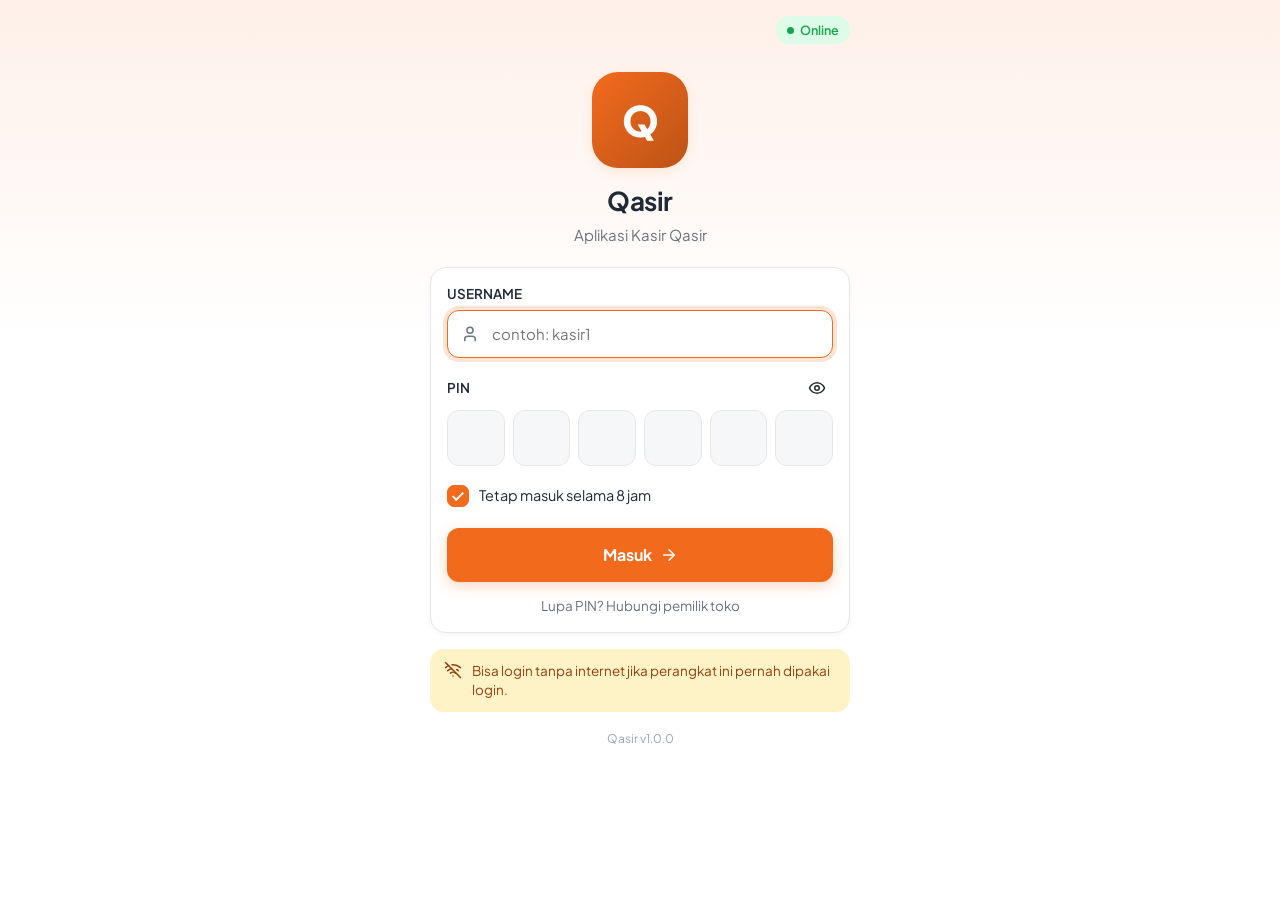
==== index.html @ 54ac078a "Upload pertama Qasir" ====
<!DOCTYPE html>
<html lang="id">
<head>
  <meta charset="UTF-8">
  <meta name="viewport" content="width=device-width, initial-scale=1, viewport-fit=cover">
  <title>Qasir · Aplikasi Kasir UMKM</title>
  <meta name="description" content="Qasir — aplikasi kasir untuk UMKM jajanan, roti, donat & kopi. Tetap jalan saat offline.">
  <meta name="theme-color" content="#F26B1D">
  <meta name="mobile-web-app-capable" content="yes">
  <meta name="apple-mobile-web-app-capable" content="yes">
  <meta name="apple-mobile-web-app-status-bar-style" content="default">
  <meta name="apple-mobile-web-app-title" content="Qasir">
  <link rel="manifest" href="manifest.webmanifest">
  <link rel="icon" type="image/svg+xml" href="icons/icon.svg">
  <link rel="apple-touch-icon" href="icons/icon-192.png">

  <!-- Koneksi awal ke server GAS: hemat 100–300 ms di request pertama -->
  <link rel="preconnect" href="https://script.google.com">
  <link rel="preconnect" href="https://script.googleusercontent.com" crossorigin>
  <link rel="dns-prefetch" href="https://drive.google.com">
  <link rel="preconnect" href="https://fonts.googleapis.com">
  <link rel="preconnect" href="https://fonts.gstatic.com" crossorigin>
  <link rel="stylesheet" href="https://fonts.googleapis.com/css2?family=Plus+Jakarta+Sans:wght@400;500;600;700;800&family=JetBrains+Mono:wght@500;700&family=Playfair+Display:ital,wght@0,700;0,800;1,400&display=swap">

  <link rel="stylesheet" href="css/style.css?v=1.0.0">
</head>
<body>
  <div id="app">
    <!-- Splash: tampil instan sebelum JS siap -->
    <div class="splash"><div style="text-align:center"><div class="logo" style="margin:0 auto 14px">Q</div><div class="spinner"></div></div></div>
  </div>
  <noscript><p style="padding:24px;font-family:sans-serif">Aktifkan JavaScript untuk memakai Qasir.</p></noscript>

  <script src="js/config.js?v=1.0.0" defer></script>
  <script src="js/icons.js?v=1.0.0" defer></script>
  <script src="js/core.js?v=1.0.0" defer></script>
  <script src="js/hpp.js?v=1.0.0" defer></script>
  <script src="js/barcode.js?v=1.0.0" defer></script>
  <script src="js/printer.js?v=1.0.0" defer></script>
  <script src="js/p-kasir.js?v=1.0.0" defer></script>
  <script src="js/p-ops.js?v=1.0.0" defer></script>
  <script src="js/p-owner.js?v=1.0.0" defer></script>
  <script src="js/p-promo.js?v=1.0.0" defer></script>
  <script src="js/app.js?v=1.0.0" defer></script>
</body>
</html>
---- css/style.css ----
/* ==========================================================================
   QASIR — Warm Artisanal POS · Design System
   Warna utama bisa diganti owner (Pengaturan) → JS mengisi --p, --p-dark, --p-soft
   ========================================================================== */
:root {
  --p: #F26B1D; --p-dark: #C2410C; --p-soft: #FFF1E8; --p-ring: rgba(242,107,29,.18); --p-shadow: rgba(242,107,29,.25);
  --accent: #16A34A;
  --bg: #F6F7F9; --card: #FFFFFF; --text: #1F2937; --muted: #6B7280; --faint: #9CA3AF; --line: #E5E7EB; --line-2: #F0F1F4;
  --ok: #16A34A; --ok-soft: #DCFCE7; --warn: #D97706; --warn-soft: #FEF3C7; --bad: #DC2626; --bad-soft: #FEE2E2; --info: #2563EB; --info-soft: #DBEAFE;
  --violet: #7C3AED; --violet-soft: #EDE9FE;
  --r-card: 16px; --r-btn: 12px; --r-sheet: 24px;
  --sh-1: 0 2px 4px rgba(31,41,55,.04); --sh-2: 0 4px 12px rgba(242,107,29,.12); --sh-3: 0 8px 24px rgba(31,41,55,.08); --sh-4: 0 20px 40px rgba(31,41,55,.16);
  --nav-h: 64px; --safe-b: env(safe-area-inset-bottom, 0px);
  --font: 'Plus Jakarta Sans', system-ui, -apple-system, 'Segoe UI', Roboto, sans-serif;
  --mono: 'JetBrains Mono', ui-monospace, 'SFMono-Regular', Menlo, Consolas, monospace;
}
*, *::before, *::after { box-sizing: border-box; }
html, body { margin: 0; padding: 0; }
body { font-family: var(--font); background: var(--bg); color: var(--text); font-size: 15px; line-height: 1.45; -webkit-font-smoothing: antialiased; -webkit-tap-highlight-color: transparent; overscroll-behavior-y: contain; }
button, input, select, textarea { font: inherit; color: inherit; }
button { cursor: pointer; border: 0; background: none; padding: 0; }
img { max-width: 100%; display: block; }
a { color: var(--p-dark); text-decoration: none; }
.num, .money { font-variant-numeric: tabular-nums; }
.mono { font-family: var(--mono); font-variant-numeric: tabular-nums; }
.muted { color: var(--muted); } .faint { color: var(--faint); }
.nowrap { white-space: nowrap; } .ellipsis { white-space: nowrap; overflow: hidden; text-overflow: ellipsis; min-width: 0; }
.hidden { display: none !important; }
.ic { width: 22px; height: 22px; flex: none; stroke: currentColor; fill: none; stroke-width: 2; stroke-linecap: round; stroke-linejoin: round; }
.ic.sm { width: 18px; height: 18px; } .ic.xs { width: 14px; height: 14px; } .ic.lg { width: 28px; height: 28px; }

/* ---------- Shell & layout ---------- */
#app { min-height: 100vh; min-height: 100dvh; }
.shell { display: flex; min-height: 100dvh; }
.main { flex: 1; min-width: 0; position: relative; }
.page { min-height: 100dvh; padding-bottom: calc(var(--nav-h) + var(--safe-b) + 16px); animation: pageIn .16s ease-out; }
.page.no-nav { padding-bottom: calc(24px + var(--safe-b)); }
.page[hidden] { display: none; }
@keyframes pageIn { from { opacity: .4; transform: translateY(4px); } to { opacity: 1; transform: none; } }
.wrap { padding: 0 16px; max-width: 1180px; margin: 0 auto; }
.stack > * + * { margin-top: 12px; }
.row { display: flex; align-items: center; gap: 10px; }
.row.between { justify-content: space-between; }
.row.wrapx { flex-wrap: wrap; }
.grow { flex: 1; min-width: 0; }
.grid-2 { display: grid; grid-template-columns: 1fr 1fr; gap: 12px; }
.grid-3 { display: grid; grid-template-columns: repeat(3, 1fr); gap: 10px; }

/* ---------- Top bar ---------- */
.topbar { position: sticky; top: 0; z-index: 30; background: rgba(255,255,255,.94); backdrop-filter: saturate(1.4) blur(10px); -webkit-backdrop-filter: saturate(1.4) blur(10px); border-bottom: 1px solid var(--line); }
.topbar .in { display: flex; align-items: center; gap: 10px; min-height: 60px; padding: 8px 16px; max-width: 1180px; margin: 0 auto; }
.topbar h1 { font-size: 19px; line-height: 1.2; margin: 0; font-weight: 700; letter-spacing: -.01em; }
.topbar .sub { font-size: 12.5px; color: var(--muted); margin-top: 1px; }
.icon-btn { width: 42px; height: 42px; border-radius: 12px; display: inline-grid; place-items: center; color: var(--text); flex: none; transition: background .15s; }
.icon-btn:hover { background: var(--line-2); }
.icon-btn.ghost-border { border: 1px solid var(--line); background: #fff; }
.icon-btn.soft { background: var(--p-soft); color: var(--p-dark); }

/* ---------- Brand logo ---------- */
.logo { width: 40px; height: 40px; border-radius: 12px; flex: none; overflow: hidden; display: grid; place-items: center; color: #fff; font-weight: 800; font-size: 18px; background: linear-gradient(135deg, var(--p), var(--p-dark)); box-shadow: var(--sh-2); }
.logo img { width: 100%; height: 100%; object-fit: cover; }
.logo.lg { width: 96px; height: 96px; border-radius: 26px; font-size: 42px; }
.logo.md { width: 56px; height: 56px; border-radius: 16px; font-size: 24px; }

/* ---------- Pills & badges ---------- */
.pill { display: inline-flex; align-items: center; gap: 6px; height: 28px; padding: 0 11px; border-radius: 999px; font-size: 12.5px; font-weight: 600; white-space: nowrap; flex: none; }
.pill .dot { width: 7px; height: 7px; border-radius: 50%; background: currentColor; flex: none; }
.pill.ok { background: var(--ok-soft); color: var(--ok); } .pill.warn { background: var(--warn-soft); color: var(--warn); }
.pill.bad { background: var(--bad-soft); color: var(--bad); } .pill.info { background: var(--info-soft); color: var(--info); }
.pill.neutral { background: var(--line-2); color: var(--muted); } .pill.brand { background: var(--p-soft); color: var(--p-dark); }
.pill.violet { background: var(--violet-soft); color: var(--violet); }
.pill.sm { height: 22px; padding: 0 8px; font-size: 11px; gap: 4px; }
button.pill { cursor: pointer; }
.pill.syncing .dot { animation: pulse 1s infinite; }
@keyframes pulse { 50% { opacity: .3; } }
.badge-count { min-width: 20px; height: 20px; padding: 0 6px; border-radius: 999px; background: var(--p); color: #fff; font-size: 11.5px; font-weight: 700; display: inline-grid; place-items: center; }

/* ---------- Cards ---------- */
.card { background: var(--card); border: 1px solid var(--line); border-radius: var(--r-card); box-shadow: var(--sh-1); }
.card.pad { padding: 16px; }
.card-h { display: flex; align-items: center; justify-content: space-between; gap: 10px; margin-bottom: 12px; }
.sec-title { font-size: 12px; font-weight: 700; letter-spacing: .06em; text-transform: uppercase; color: var(--muted); margin: 0; display: flex; align-items: center; gap: 8px; white-space: nowrap; }
.sec-title .bullet { width: 7px; height: 7px; border-radius: 50%; background: var(--p); }
.label-row { display: flex; align-items: center; justify-content: space-between; gap: 8px; margin: 20px 0 10px; }
.divider { height: 1px; background: var(--line); margin: 12px 0; }
.divider.dashed { background: none; border-top: 1px dashed var(--line); }

/* ---------- Buttons ---------- */
.btn { display: inline-flex; align-items: center; justify-content: center; gap: 8px; min-height: 48px; padding: 0 18px; border-radius: var(--r-btn); font-weight: 700; font-size: 15px; white-space: nowrap; transition: background .15s, transform .08s, box-shadow .15s; user-select: none; }
.btn:active { transform: scale(.98); }
.btn.primary { background: var(--p); color: #fff; box-shadow: 0 4px 14px var(--p-shadow); }
.btn.primary:hover { background: var(--p-dark); }
.btn.secondary { background: var(--p-soft); color: var(--p-dark); }
.btn.outline { background: #fff; border: 1px solid var(--line); color: var(--text); }
.btn.outline:hover { background: var(--line-2); }
.btn.outline-brand { background: #fff; border: 1.5px solid var(--p); color: var(--p-dark); }
.btn.danger { background: var(--bad-soft); color: var(--bad); }
.btn.danger:hover { background: var(--bad); color: #fff; }
.btn.success { background: var(--ok); color: #fff; }
.btn.dark { background: var(--text); color: #fff; }
.btn.block { width: 100%; }
.btn.lg { min-height: 54px; font-size: 16px; }
.btn.sm { min-height: 38px; padding: 0 12px; font-size: 13.5px; border-radius: 10px; }
.btn.xs { min-height: 32px; padding: 0 10px; font-size: 12.5px; border-radius: 9px; gap: 5px; }
.btn[disabled], .btn.is-loading { opacity: .55; pointer-events: none; }
.btn.is-loading::after { content: ''; width: 16px; height: 16px; border-radius: 50%; border: 2px solid currentColor; border-right-color: transparent; animation: spin .7s linear infinite; }
@keyframes spin { to { transform: rotate(360deg); } }
.link-btn { color: var(--p-dark); font-weight: 700; font-size: 14px; white-space: nowrap; }

/* ---------- Forms ---------- */
.field { display: block; }
.field { margin-top: 14px; }
.field:first-child, .grid-2 > .field, .grid-3 > .field { margin-top: 0 !important; }
.card > * + .grid-2, .card > * + .grid-3, .sh-body > * + .grid-2, .sh-body > * + .grid-3 { margin-top: 14px; }
.field > .lbl { display: flex; justify-content: space-between; align-items: center; gap: 8px; font-size: 13.5px; font-weight: 600; margin-bottom: 6px; }
.lbl .req { color: var(--bad); }
.input, .select, .textarea { width: 100%; min-height: 48px; padding: 0 14px; border: 1px solid var(--line); border-radius: var(--r-btn); background: #fff; outline: none; transition: border .15s, box-shadow .15s; font-size: 15px; }
.textarea { padding: 12px 14px; min-height: 84px; resize: vertical; }
.select { appearance: none; background-image: url("data:image/svg+xml,%3Csvg xmlns='http://www.w3.org/2000/svg' width='18' height='18' viewBox='0 0 24 24' fill='none' stroke='%236B7280' stroke-width='2' stroke-linecap='round' stroke-linejoin='round'%3E%3Cpath d='m6 9 6 6 6-6'/%3E%3C/svg%3E"); background-repeat: no-repeat; background-position: right 12px center; padding-right: 38px; }
.input:focus, .select:focus, .textarea:focus { border: 1.5px solid var(--p); box-shadow: 0 0 0 4px var(--p-ring); }
.input.big { font-size: 22px; font-weight: 800; min-height: 56px; }
.input-wrap { position: relative; display: flex; align-items: center; }
.input-wrap > .ic { position: absolute; left: 14px; color: var(--muted); pointer-events: none; }
.input-wrap > .input { padding-left: 44px; }
.input-wrap > .suffix { position: absolute; right: 10px; }
.help { font-size: 12.5px; color: var(--muted); margin-top: 6px; display: flex; gap: 6px; align-items: flex-start; }
.err { font-size: 12.5px; color: var(--bad); margin-top: 6px; }
.check { display: inline-flex; align-items: center; gap: 10px; font-size: 14.5px; cursor: pointer; user-select: none; min-height: 32px; }
.check input { appearance: none; width: 22px; height: 22px; border-radius: 7px; border: 1.5px solid #CBD0D8; background: #fff; display: grid; place-items: center; margin: 0; flex: none; transition: all .12s; }
.check input:checked { background: var(--p); border-color: var(--p); }
.check input:checked::after { content: ''; width: 6px; height: 11px; border: solid #fff; border-width: 0 2.5px 2.5px 0; transform: rotate(45deg) translate(-1px, -1px); }
.radio-dot { width: 22px; height: 22px; border-radius: 50%; border: 1.5px solid #CBD0D8; flex: none; display: grid; place-items: center; background: #fff; }
.is-on .radio-dot { border-color: var(--p); }
.is-on .radio-dot::after { content: ''; width: 11px; height: 11px; border-radius: 50%; background: var(--p); }
.toggle { position: relative; width: 50px; height: 30px; flex: none; }
.toggle input { appearance: none; width: 100%; height: 100%; margin: 0; border-radius: 999px; background: #D1D5DB; transition: background .15s; cursor: pointer; }
.toggle input:checked { background: var(--p); }
.toggle::after { content: ''; position: absolute; top: 3px; left: 3px; width: 24px; height: 24px; border-radius: 50%; background: #fff; box-shadow: 0 1px 3px rgba(0,0,0,.25); transition: transform .15s; pointer-events: none; }
.toggle:has(input:checked)::after { transform: translateX(20px); }
.seg { display: flex; padding: 4px; gap: 4px; background: var(--line-2); border-radius: 14px; }
.seg button { flex: 1; min-height: 42px; border-radius: 10px; font-weight: 600; font-size: 14px; color: var(--muted); white-space: nowrap; padding: 0 8px; display: inline-flex; align-items: center; justify-content: center; gap: 6px; }
.seg button.on { background: var(--p); color: #fff; box-shadow: 0 2px 8px var(--p-shadow); }
.seg.light button.on { background: #fff; color: var(--p-dark); box-shadow: var(--sh-1); }
.chips { display: flex; gap: 8px; overflow-x: auto; scrollbar-width: none; padding: 2px 16px 4px; margin: 0 -16px; }
.chips::-webkit-scrollbar { display: none; }
.chips.wrap { flex-wrap: wrap; overflow: visible; margin: 0; padding: 0; }
.chip { flex: none; min-height: 38px; padding: 0 16px; border-radius: 999px; border: 1px solid var(--line); background: #fff; font-weight: 600; font-size: 14px; white-space: nowrap; display: inline-flex; align-items: center; gap: 6px; transition: all .12s; }
.chip.on { background: var(--p); color: #fff; border-color: var(--p); box-shadow: 0 2px 8px var(--p-shadow); }
.chip.soft-on { background: var(--p-soft); color: var(--p-dark); border-color: var(--p); }
.opt { display: flex; align-items: center; gap: 12px; padding: 14px; border-radius: 14px; border: 1px solid var(--line); background: #fff; text-align: left; width: 100%; transition: all .12s; min-height: 56px; }
.opt.is-on { border: 1.5px solid var(--p); background: var(--p-soft); box-shadow: var(--sh-2); }
.opt .t { font-weight: 600; }
.opt .s { font-size: 13px; color: var(--muted); }

/* ---------- Stepper ---------- */
.stepper { display: inline-flex; align-items: center; gap: 4px; background: var(--line-2); border-radius: 999px; padding: 3px; flex: none; }
.stepper button { width: 32px; height: 32px; border-radius: 50%; display: grid; place-items: center; background: #fff; color: var(--text); box-shadow: var(--sh-1); }
.stepper button.plus { background: var(--p); color: #fff; }
.stepper .v { min-width: 26px; text-align: center; font-weight: 800; font-variant-numeric: tabular-nums; }
.stepper.lg button { width: 48px; height: 48px; }
.stepper.lg .v { min-width: 48px; font-size: 22px; }
.stepper[aria-disabled="true"] { opacity: .4; pointer-events: none; }

/* ---------- Bottom nav & sidebar ---------- */
.bnav { position: fixed; left: 0; right: 0; bottom: 0; z-index: 40; background: #fff; border-top: 1px solid var(--line); padding-bottom: var(--safe-b); display: flex; }
.bnav a { flex: 1; height: var(--nav-h); display: flex; flex-direction: column; align-items: center; justify-content: center; gap: 3px; color: var(--muted); font-size: 11.5px; font-weight: 600; position: relative; }
.bnav a.on { color: var(--p); }
.bnav a .badge-count { position: absolute; top: 6px; left: calc(50% + 6px); min-width: 18px; height: 18px; font-size: 10.5px; }
.side { display: none; }

/* ---------- Kasir ---------- */
.store-banner { margin: 12px 16px 0; padding: 12px 14px; border-radius: 14px; background: var(--warn-soft); color: #92400E; display: flex; align-items: center; gap: 10px; font-size: 14px; }
.kasir-layout { display: block; }
.searchbar { display: flex; gap: 10px; padding: 12px 16px 4px; }
.searchbar .input-wrap { flex: 1; }
.scan-btn { min-height: 48px; padding: 0 14px; border-radius: var(--r-btn); border: 1.5px solid var(--p); color: var(--p-dark); background: #fff; font-weight: 700; display: inline-flex; align-items: center; gap: 8px; white-space: nowrap; }
.cat-row { padding: 8px 16px 4px; }
.pgrid { display: grid; grid-template-columns: repeat(2, minmax(0, 1fr)); gap: 12px; padding: 12px 16px 120px; }
.pcard { background: #fff; border: 1px solid var(--line); border-radius: var(--r-card); box-shadow: var(--sh-1); padding: 10px; display: flex; flex-direction: column; position: relative; text-align: left; transition: border .12s, box-shadow .12s, transform .08s; min-width: 0; }
.pcard:active { transform: scale(.985); }
.pcard.in-cart { border: 1.5px solid var(--p); box-shadow: var(--sh-2); }
.pcard .qbadge { position: absolute; top: -8px; right: -8px; min-width: 28px; height: 28px; padding: 0 7px; border-radius: 999px; background: var(--p); color: #fff; font-weight: 800; font-size: 13px; display: grid; place-items: center; box-shadow: 0 0 0 3px #fff; z-index: 2; }
.pimg { position: relative; aspect-ratio: 1/1; border-radius: 12px; overflow: hidden; background: var(--p-soft); }
.pimg img { width: 100%; height: 100%; object-fit: cover; }
.pimg .ph { width: 100%; height: 100%; display: grid; place-items: center; font-size: 30px; font-weight: 800; color: var(--p-dark); background: radial-gradient(circle at 30% 25%, #fff 0, var(--p-soft) 55%, #FDE3CF 100%); }
.pimg .tag { position: absolute; top: 8px; left: 8px; }
.pcard.habis .pimg img, .pcard.habis .pimg .ph { filter: grayscale(1); opacity: .55; }
.pcard.habis { opacity: .85; }
.pcard .habis-badge { position: absolute; inset: 0; display: grid; place-items: center; }
.pcard .nm { font-weight: 600; font-size: 14.5px; margin-top: 10px; line-height: 1.3; display: -webkit-box; -webkit-line-clamp: 2; -webkit-box-orient: vertical; overflow: hidden; min-height: 2.6em; }
.pcard .pr { font-weight: 800; font-size: 16px; margin-top: 2px; font-variant-numeric: tabular-nums; }
.pcard .ft { display: flex; align-items: center; justify-content: space-between; margin-top: 8px; padding-top: 8px; border-top: 1px solid var(--line-2); min-height: 40px; gap: 6px; }
.pcard .ft .st { font-size: 12.5px; color: var(--muted); white-space: nowrap; }
.add-btn { width: 34px; height: 34px; border-radius: 10px; border: 1.5px solid var(--p); color: var(--p); display: grid; place-items: center; flex: none; background: #fff; }
.cartbar { position: fixed; left: 12px; right: 12px; bottom: calc(var(--nav-h) + var(--safe-b) + 10px); z-index: 35; background: var(--text); color: #fff; border-radius: 18px; padding: 10px 10px 10px 16px; display: flex; align-items: center; gap: 12px; box-shadow: var(--sh-4); animation: up .2s ease-out; }
@keyframes up { from { transform: translateY(20px); opacity: 0; } to { transform: none; opacity: 1; } }
.cartbar .cnt { font-size: 12.5px; opacity: .8; }
.cartbar .tot { font-size: 19px; font-weight: 800; font-variant-numeric: tabular-nums; }
.cartbar .btn { margin-left: auto; }
.cart-panel { display: none; }
.cart-line { display: flex; gap: 12px; padding: 12px 0; border-bottom: 1px solid var(--line-2); }
.cart-line:last-child { border-bottom: 0; }
.cart-line .info { flex: 1; min-width: 0; }
.cart-line .nm { font-weight: 700; font-size: 14.5px; }
.cart-line .mod { font-size: 12.5px; color: var(--muted); margin-top: 2px; }
.cart-line .note { font-size: 12.5px; color: var(--p-dark); font-style: italic; margin-top: 2px; }
.cart-line .pr { font-weight: 800; font-variant-numeric: tabular-nums; white-space: nowrap; }
.sum-row { display: flex; justify-content: space-between; align-items: center; gap: 10px; padding: 5px 0; font-size: 14.5px; }
.sum-row .v { font-weight: 700; font-variant-numeric: tabular-nums; white-space: nowrap; }
.sum-row.disc { color: var(--ok); }
.total-band { background: var(--p-soft); border-radius: 0 0 var(--r-card) var(--r-card); padding: 14px 16px; display: flex; justify-content: space-between; align-items: center; gap: 10px; margin: 12px -16px -16px; }
.total-band .k { font-size: 12px; font-weight: 800; color: var(--p-dark); letter-spacing: .05em; }
.total-band .v { font-size: 28px; font-weight: 800; color: var(--p); font-variant-numeric: tabular-nums; }

/* ---------- Payment ---------- */
.pay-grid { display: grid; grid-template-columns: 1fr 1fr; gap: 12px; }
.pay-tile { position: relative; background: #fff; border: 1px solid var(--line); border-radius: var(--r-card); padding: 16px 10px; display: flex; flex-direction: column; align-items: center; gap: 8px; text-align: center; min-height: 116px; justify-content: center; transition: all .12s; }
.pay-tile .ico { width: 48px; height: 48px; border-radius: 50%; display: grid; place-items: center; }
.pay-tile .t { font-weight: 700; } .pay-tile .s { font-size: 12px; color: var(--muted); white-space: nowrap; }
.pay-tile.is-on { border: 1.5px solid var(--p); background: var(--p-soft); box-shadow: var(--sh-2); }
.pay-tile.is-on .s { color: var(--p-dark); font-weight: 600; }
.pay-tile .chk { position: absolute; top: 10px; right: 10px; width: 24px; height: 24px; border-radius: 50%; background: var(--p); color: #fff; display: none; place-items: center; }
.pay-tile.is-on .chk { display: grid; }
.change-box { margin-top: 12px; padding: 14px 16px; border-radius: 14px; background: var(--ok-soft); color: var(--ok); display: flex; justify-content: space-between; align-items: center; font-weight: 700; }
.change-box.minus { background: var(--bad-soft); color: var(--bad); }
.change-box .v { font-size: 22px; font-weight: 800; font-variant-numeric: tabular-nums; }
.proof-box { margin-top: 12px; border: 2px dashed var(--line); border-radius: 14px; padding: 14px; text-align: center; }
.proof-box img { max-height: 220px; margin: 0 auto 10px; border-radius: 10px; }
.sticky-foot { position: fixed; left: 0; right: 0; bottom: 0; z-index: 36; background: rgba(255,255,255,.97); backdrop-filter: blur(8px); border-top: 1px solid var(--line); padding: 10px 16px calc(10px + var(--safe-b)); }
.sticky-foot .in { max-width: 760px; margin: 0 auto; }
.page.has-foot { padding-bottom: calc(120px + var(--safe-b)); }

/* ---------- Receipt ---------- */
.success-head { text-align: center; padding: 18px 16px 6px; }
.success-ic { width: 76px; height: 76px; border-radius: 50%; background: var(--ok); color: #fff; display: grid; place-items: center; margin: 0 auto 12px; box-shadow: 0 0 0 10px rgba(22,163,74,.12); animation: pop .3s ease-out; }
@keyframes pop { from { transform: scale(.6); } to { transform: none; } }
.receipt { background: #fff; border: 1px solid var(--line); border-radius: 14px 14px 0 0; padding: 18px 16px 22px; font-family: var(--mono); font-size: 12.5px; color: #374151; max-width: 380px; margin: 0 auto; position: relative; box-shadow: var(--sh-3); }
.receipt::after { content: ''; position: absolute; left: -1px; right: -1px; bottom: -10px; height: 10px; background: linear-gradient(-45deg, transparent 6px, #fff 0) 0 0/12px 12px repeat-x, linear-gradient(45deg, transparent 6px, #fff 0) 0 0/12px 12px repeat-x; }
.receipt .c { text-align: center; } .receipt .b { font-weight: 700; color: #111827; }
.receipt .r { display: flex; justify-content: space-between; gap: 8px; }
.receipt .ind { padding-left: 12px; color: var(--muted); font-size: 11.5px; }
.receipt hr { border: 0; border-top: 1px dashed #D1D5DB; margin: 8px 0; }
.receipt .logo { margin: 0 auto 8px; width: 44px; height: 44px; font-size: 20px; }

/* ---------- Transactions ---------- */
.stat-tiles { display: grid; grid-template-columns: repeat(3, 1fr); gap: 10px; }
.stat { background: #fff; border: 1px solid var(--line); border-radius: 14px; padding: 12px; min-width: 0; }
.stat .k { font-size: 11px; font-weight: 700; color: var(--muted); letter-spacing: .05em; text-transform: uppercase; white-space: nowrap; }
.stat .v { font-size: 20px; font-weight: 800; margin-top: 4px; font-variant-numeric: tabular-nums; white-space: nowrap; overflow: hidden; text-overflow: ellipsis; }
.stat.bad { background: #FEF2F2; border-color: #FECACA; } .stat.bad .k, .stat.bad .v { color: var(--bad); }
.tx-card { background: #fff; border: 1px solid var(--line); border-radius: 14px; padding: 14px; display: block; width: 100%; text-align: left; box-shadow: var(--sh-1); position: relative; }
.tx-card + .tx-card { margin-top: 10px; }
.tx-card .no { font-family: var(--mono); font-size: 13.5px; font-weight: 600; white-space: nowrap; }
.tx-card .meta { font-size: 13px; color: var(--muted); margin-top: 3px; }
.tx-card .amt { font-weight: 800; font-size: 17px; font-variant-numeric: tabular-nums; white-space: nowrap; }
.tx-card .foot { display: flex; align-items: center; gap: 8px; margin-top: 10px; padding-top: 10px; border-top: 1px solid var(--line-2); flex-wrap: wrap; }
.tx-card.void { background: #FEF2F2; border-color: #FECACA; border-left: 4px solid var(--bad); }
.tx-card.void .no, .tx-card.void .amt { color: var(--bad); }
.tx-card.void .amt { text-decoration: line-through; }
.tx-card .why { margin-top: 8px; padding: 8px 10px; background: #fff; border: 1px solid #FECACA; border-radius: 10px; font-size: 12.5px; color: #991B1B; }

/* ---------- Lists ---------- */
.list-item { display: flex; align-items: center; gap: 12px; padding: 13px 0; border-bottom: 1px solid var(--line-2); width: 100%; text-align: left; }
.list-item:last-child { border-bottom: 0; }
.list-item .t { font-weight: 600; } .list-item .s { font-size: 13px; color: var(--muted); }
.thumb { width: 48px; height: 48px; border-radius: 12px; overflow: hidden; background: var(--p-soft); flex: none; display: grid; place-items: center; color: var(--p-dark); font-weight: 800; }
.thumb img { width: 100%; height: 100%; object-fit: cover; }
.ico-box { width: 40px; height: 40px; border-radius: 12px; display: grid; place-items: center; flex: none; background: var(--p-soft); color: var(--p-dark); }
.ico-box.ok { background: var(--ok-soft); color: var(--ok); } .ico-box.warn { background: var(--warn-soft); color: var(--warn); }
.ico-box.bad { background: var(--bad-soft); color: var(--bad); } .ico-box.info { background: var(--info-soft); color: var(--info); }
.menu-grid { display: grid; grid-template-columns: repeat(3, 1fr); gap: 10px; }
.menu-tile { background: #fff; border: 1px solid var(--line); border-radius: 16px; padding: 14px 8px; display: flex; flex-direction: column; align-items: center; gap: 8px; font-size: 13px; font-weight: 600; text-align: center; box-shadow: var(--sh-1); position: relative; }
.menu-tile .badge-count { position: absolute; top: 8px; right: 8px; }
.table { width: 100%; border-collapse: collapse; font-size: 13.5px; }
.table th { text-align: left; font-size: 11px; font-weight: 700; color: var(--muted); letter-spacing: .05em; text-transform: uppercase; padding: 10px 8px; background: var(--bg); white-space: nowrap; }
.table td { padding: 10px 8px; border-top: 1px solid var(--line-2); vertical-align: middle; }
.table .r { text-align: right; } .table tfoot td { font-weight: 800; background: #FFFAF6; color: var(--p-dark); }
.table-wrap { border: 1px solid var(--line); border-radius: 12px; overflow: auto; }
.empty { text-align: center; padding: 36px 16px; color: var(--muted); }
.empty .ico-box { margin: 0 auto 12px; width: 56px; height: 56px; border-radius: 18px; }
.empty .t { font-weight: 700; color: var(--text); margin-bottom: 4px; }
.skel { background: linear-gradient(90deg, #EEF0F3 25%, #F6F7F9 37%, #EEF0F3 63%); background-size: 400% 100%; animation: sk 1.2s ease infinite; border-radius: 10px; }
@keyframes sk { 0% { background-position: 100% 50%; } 100% { background-position: 0 50%; } }
.banner { padding: 12px 14px; border-radius: 14px; display: flex; gap: 10px; align-items: flex-start; font-size: 13.5px; }
.banner.info { background: var(--info-soft); color: #1E40AF; } .banner.warn { background: var(--warn-soft); color: #92400E; }
.banner.bad { background: var(--bad-soft); color: #991B1B; } .banner.ok { background: var(--ok-soft); color: #166534; }

/* ---------- Dashboard ---------- */
.hero { border-radius: 20px; padding: 18px 18px 20px; color: #fff; background: linear-gradient(120deg, var(--p), color-mix(in srgb, var(--p) 70%, #FFD3A8)); position: relative; overflow: hidden; box-shadow: 0 10px 28px var(--p-shadow); }
.hero::before { content: ''; position: absolute; width: 180px; height: 180px; right: -50px; top: -60px; border-radius: 50%; background: rgba(255,255,255,.13); }
.hero .k { font-size: 12.5px; font-weight: 800; letter-spacing: .06em; opacity: .95; }
.hero .v { font-size: 32px; font-weight: 800; margin-top: 6px; letter-spacing: -.02em; font-variant-numeric: tabular-nums; }
.hero .chg { position: absolute; right: 16px; top: 16px; background: rgba(255,255,255,.22); padding: 4px 10px; border-radius: 999px; font-size: 12px; font-weight: 700; }
.mini { background: #fff; border: 1px solid var(--line); border-radius: 16px; padding: 12px; min-width: 0; }
.mini .ico-box { width: 34px; height: 34px; border-radius: 10px; }
.mini .k { font-size: 11px; font-weight: 700; color: var(--muted); letter-spacing: .04em; text-transform: uppercase; margin-top: 10px; white-space: nowrap; }
.mini .v { font-size: 17px; font-weight: 800; margin-top: 2px; font-variant-numeric: tabular-nums; white-space: nowrap; overflow: hidden; text-overflow: ellipsis; }
.mini .s { font-size: 11.5px; color: var(--muted); white-space: nowrap; overflow: hidden; text-overflow: ellipsis; }
.chart { width: 100%; height: auto; display: block; }
.legend { display: grid; gap: 10px; }
.legend .li { display: flex; align-items: center; gap: 10px; font-size: 14px; }
.legend .sw { width: 12px; height: 12px; border-radius: 4px; flex: none; }
.legend .li .v { margin-left: auto; font-weight: 800; font-variant-numeric: tabular-nums; }
.dev-code { width: 32px; height: 32px; border-radius: 10px; display: grid; place-items: center; font-size: 12px; font-weight: 800; flex: none; }
.alert-card { border-left: 4px solid var(--warn); }
.alert-card.bad { border-left-color: var(--bad); }

/* ---------- HPP ---------- */
.hpp-box { background: var(--p-soft); border: 1.5px solid var(--p); border-radius: 18px; padding: 16px; text-align: center; }
.hpp-box .v { font-size: 34px; font-weight: 800; color: var(--p); font-variant-numeric: tabular-nums; }
.rec-grid { display: grid; grid-template-columns: repeat(3, 1fr); gap: 8px; }
.rec { position: relative; background: #fff; border: 1px solid var(--line); border-radius: 14px; padding: 16px 6px 12px; text-align: center; min-width: 0; }
.rec.is-on { border: 2px solid var(--p); background: #FFFCFA; box-shadow: var(--sh-2); }
.rec .rib { position: absolute; top: -10px; left: 50%; transform: translateX(-50%); background: var(--p); color: #fff; font-size: 9.5px; font-weight: 800; padding: 3px 8px; border-radius: 999px; white-space: nowrap; letter-spacing: .04em; }
.rec .n { font-weight: 700; font-size: 14px; } .rec .m { font-size: 11.5px; color: var(--muted); }
.rec .p { font-weight: 800; font-size: 17px; margin: 6px 0; font-variant-numeric: tabular-nums; white-space: nowrap; }
.rec .l { font-size: 11.5px; color: var(--ok); font-weight: 700; white-space: nowrap; }
.fc-bar { height: 10px; border-radius: 999px; background: linear-gradient(90deg, var(--ok) 0 35%, var(--warn) 35% 45%, var(--bad) 45% 100%); position: relative; opacity: .9; }
.fc-bar .mk { position: absolute; top: -5px; width: 4px; height: 20px; border-radius: 2px; background: var(--text); transform: translateX(-2px); }

/* ---------- Sheets / modal ---------- */
.overlay { position: fixed; inset: 0; z-index: 80; background: rgba(31,41,55,.42); display: flex; align-items: flex-end; justify-content: center; animation: fade .15s; }
@keyframes fade { from { opacity: 0; } }
.sheet { width: 100%; max-width: 640px; max-height: 92dvh; background: #fff; border-radius: var(--r-sheet) var(--r-sheet) 0 0; box-shadow: var(--sh-4); display: flex; flex-direction: column; animation: sheetUp .2s cubic-bezier(.2,.8,.3,1); }
@keyframes sheetUp { from { transform: translateY(40px); opacity: .5; } to { transform: none; opacity: 1; } }
.sheet .grab { width: 44px; height: 5px; border-radius: 3px; background: #D1D5DB; margin: 10px auto 2px; flex: none; }
.sheet .sh-head { display: flex; align-items: center; gap: 12px; padding: 8px 16px 12px; border-bottom: 1px solid var(--line-2); flex: none; }
.sheet .sh-head h3 { margin: 0; font-size: 18px; font-weight: 700; }
.sheet .sh-body { padding: 16px; overflow-y: auto; flex: 1; -webkit-overflow-scrolling: touch; }
.sheet .sh-foot { padding: 12px 16px calc(12px + var(--safe-b)); border-top: 1px solid var(--line-2); flex: none; background: #fff; }
.close-x { width: 40px; height: 40px; border-radius: 50%; background: var(--line-2); display: grid; place-items: center; margin-left: auto; flex: none; }
.dialog { width: calc(100% - 32px); max-width: 420px; background: #fff; border-radius: 20px; padding: 20px; box-shadow: var(--sh-4); margin: auto; animation: pop .15s ease-out; }
.overlay.center { align-items: center; }
.dialog h3 { margin: 0 0 6px; font-size: 18px; }
.dialog p { margin: 0 0 16px; color: var(--muted); font-size: 14.5px; }
.toasts { position: fixed; left: 50%; transform: translateX(-50%); top: 12px; z-index: 120; display: flex; flex-direction: column; gap: 8px; width: calc(100% - 24px); max-width: 420px; pointer-events: none; }
.toast { background: var(--text); color: #fff; padding: 12px 14px; border-radius: 14px; font-size: 14px; font-weight: 600; box-shadow: var(--sh-4); display: flex; align-items: center; gap: 10px; animation: toastIn .2s ease-out; pointer-events: auto; }
.toast.ok { background: #14532D; } .toast.bad { background: #991B1B; } .toast.warn { background: #92400E; } .toast.info { background: #1E3A8A; }
@keyframes toastIn { from { transform: translateY(-12px); opacity: 0; } }
.scanner-view { position: relative; aspect-ratio: 3/4; max-height: 60dvh; background: #000; border-radius: 16px; overflow: hidden; }
.scanner-view video { width: 100%; height: 100%; object-fit: cover; }
.scanner-view .frame { position: absolute; left: 12%; right: 12%; top: 34%; height: 28%; border: 3px solid var(--p); border-radius: 14px; box-shadow: 0 0 0 999px rgba(0,0,0,.35); }
.scanner-view .laser { position: absolute; left: 14%; right: 14%; top: 48%; height: 2px; background: #FF4D4D; box-shadow: 0 0 10px #FF4D4D; animation: laser 1.6s ease-in-out infinite alternate; }
@keyframes laser { from { transform: translateY(-30px); } to { transform: translateY(30px); } }

/* ---------- Login ---------- */
.login { min-height: 100dvh; background: linear-gradient(180deg, var(--p-soft) 0, #fff 340px); padding: 16px 16px 32px; display: flex; flex-direction: column; }
.login .box { width: 100%; max-width: 420px; margin: 0 auto; }
.login .brand { text-align: center; margin: 28px 0 22px; }
.login .brand h2 { font-size: 26px; margin: 14px 0 4px; letter-spacing: -.02em; }
.pin-boxes { display: grid; grid-template-columns: repeat(6, 1fr); gap: 8px; position: relative; }
.pin-boxes span { height: 56px; border-radius: 12px; border: 1px solid var(--line); background: var(--bg); display: grid; place-items: center; font-size: 22px; font-weight: 800; transition: all .12s; }
.pin-boxes span.fill::after { content: ''; width: 12px; height: 12px; border-radius: 50%; background: var(--text); }
.pin-boxes span.fill.show::after { display: none; }
.pin-boxes span.cur { border: 1.5px solid var(--p); background: #fff; box-shadow: 0 0 0 4px var(--p-ring); }
.pin-boxes input { position: absolute; inset: 0; opacity: 0; width: 100%; height: 100%; font-size: 16px; letter-spacing: 40px; }

/* ---------- Menu & labels preview ---------- */
.menu-paper { background: #FFF8EE; border: 1px solid #F1E3CF; border-radius: 16px; padding: 22px 18px; box-shadow: var(--sh-3); color: #3B2A1A; }
.menu-paper .mh { text-align: center; }
.menu-paper .mt { font-family: 'Playfair Display', Georgia, serif; font-weight: 800; letter-spacing: .08em; font-size: 22px; color: #4A2511; margin-top: 10px; }
.menu-paper .tg { font-family: 'Playfair Display', Georgia, serif; font-style: italic; color: var(--p-dark); font-size: 14px; }
.menu-paper .cat { display: flex; align-items: center; gap: 10px; margin: 18px 0 10px; }
.menu-paper .cat b { background: var(--p); color: #fff; font-size: 12px; letter-spacing: .08em; padding: 4px 12px; border-radius: 999px; }
.menu-paper .cat::after { content: ''; flex: 1; height: 1px; background: #EAD7BD; }
.menu-items { display: grid; gap: 10px; }
.menu-items.c2 { grid-template-columns: 1fr 1fr; }
.mi { background: #fff; border: 1px solid #F1E3CF; border-radius: 12px; padding: 8px; }
.mi .im { aspect-ratio: 4/3; border-radius: 8px; overflow: hidden; background: var(--p-soft); margin-bottom: 8px; }
.mi .im img { width: 100%; height: 100%; object-fit: cover; }
.mi .n { font-weight: 700; font-size: 13.5px; } .mi .p { font-weight: 800; color: var(--p-dark); font-size: 13.5px; }
.mi .v { font-size: 11px; color: #8A7660; margin-top: 2px; }
.mi.text { display: flex; justify-content: space-between; gap: 8px; align-items: baseline; border: 0; border-bottom: 1px dotted #E2CDB0; border-radius: 0; background: none; padding: 6px 0; }
.menu-paper .mf { text-align: center; font-size: 12px; color: #8A7660; margin-top: 18px; padding-top: 12px; border-top: 1px dashed #EAD7BD; }
.label-sheet { background: #fff; border-radius: 10px; padding: 10px; display: grid; grid-template-columns: repeat(3, 1fr); gap: 6px; }
.label-sheet.thermal { grid-template-columns: repeat(2, 1fr); }
.lbl-cell { border: 1px dashed #CBD0D8; border-radius: 6px; padding: 6px 4px; text-align: center; min-width: 0; }
.lbl-cell .n { font-size: 10px; font-weight: 700; white-space: nowrap; overflow: hidden; text-overflow: ellipsis; }
.lbl-cell .p { font-size: 10px; color: var(--p-dark); font-weight: 700; }
.lbl-cell svg { width: 100%; height: 34px; }
.lbl-cell .c { font-family: var(--mono); font-size: 8.5px; }
.swatch { width: 36px; height: 36px; border-radius: 50%; border: 3px solid #fff; box-shadow: 0 0 0 1px var(--line); flex: none; cursor: pointer; }
.swatch.on { box-shadow: 0 0 0 2px var(--text); }
.prompt-box { background: var(--bg); border: 1px solid var(--line); border-radius: 12px; padding: 14px; font-family: var(--mono); font-size: 12.5px; white-space: pre-wrap; line-height: 1.6; max-height: 320px; overflow: auto; }
.pick-card { flex: none; width: 128px; background: #fff; border: 1px solid var(--line); border-radius: 14px; padding: 8px; position: relative; text-align: left; }
.pick-card.is-on { border: 2px solid var(--p); }
.pick-card .ck { position: absolute; top: 12px; right: 12px; width: 22px; height: 22px; border-radius: 50%; background: var(--p); color: #fff; display: none; place-items: center; }
.pick-card.is-on .ck { display: grid; }
.pick-card .nm { font-weight: 600; font-size: 13px; margin-top: 6px; white-space: nowrap; overflow: hidden; text-overflow: ellipsis; }
.pick-card .pr { font-size: 12px; color: var(--p-dark); font-weight: 700; }
.step-h { display: flex; align-items: center; gap: 10px; margin-bottom: 12px; }
.step-h .n { width: 26px; height: 26px; border-radius: 50%; background: var(--p); color: #fff; font-size: 13px; font-weight: 800; display: grid; place-items: center; flex: none; }
.step-h .t { font-size: 13px; font-weight: 800; letter-spacing: .06em; text-transform: uppercase; white-space: nowrap; }
.size-tile { flex: 1; background: #fff; border: 1px solid var(--line); border-radius: 14px; padding: 12px 6px; display: flex; flex-direction: column; align-items: center; gap: 6px; font-size: 13px; font-weight: 600; white-space: nowrap; }
.size-tile.is-on { border: 2px solid var(--p); background: var(--p-soft); }
.size-tile .ar { border: 2px solid currentColor; border-radius: 4px; }

/* ---------- Desktop / tablet ---------- */
@media (min-width: 640px) {
  .pgrid { grid-template-columns: repeat(3, minmax(0, 1fr)); }
  .menu-grid { grid-template-columns: repeat(4, 1fr); }
  .overlay { align-items: center; }
  .sheet { border-radius: 20px; max-height: 88dvh; }
  .sheet .grab { display: none; }
}
@media (min-width: 1024px) {
  :root { --nav-h: 0px; }
  .bnav { display: none; }
  .side { display: flex; flex-direction: column; width: 248px; flex: none; position: sticky; top: 0; height: 100dvh; background: #fff; border-right: 1px solid var(--line); padding: 16px 12px; overflow-y: auto; }
  .side .brand { display: flex; align-items: center; gap: 10px; padding: 4px 8px 16px; border-bottom: 1px solid var(--line-2); margin-bottom: 10px; }
  .side .brand .t { font-weight: 800; line-height: 1.2; } .side .brand .s { font-size: 12px; color: var(--muted); }
  .side a { display: flex; align-items: center; gap: 12px; min-height: 44px; padding: 0 12px; border-radius: 12px; color: var(--muted); font-weight: 600; font-size: 14.5px; position: relative; }
  .side a:hover { background: var(--bg); color: var(--text); }
  .side a.on { background: var(--p-soft); color: var(--p-dark); }
  .side a.on::before { content: ''; position: absolute; left: -12px; top: 10px; bottom: 10px; width: 4px; border-radius: 0 4px 4px 0; background: var(--p); }
  .side a .badge-count { margin-left: auto; }
  .side .grp { font-size: 11px; font-weight: 800; letter-spacing: .08em; color: var(--faint); padding: 14px 12px 6px; }
  .side .foot { margin-top: auto; padding-top: 12px; border-top: 1px solid var(--line-2); }
  .page { padding-bottom: 32px; }
  .page.has-foot { padding-bottom: 110px; }
  .cartbar { display: none !important; }
  .kasir-layout { display: grid; grid-template-columns: minmax(0, 1fr) 380px; align-items: start; }
  .pgrid { grid-template-columns: repeat(auto-fill, minmax(168px, 1fr)); padding-bottom: 32px; }
  .cart-panel { display: flex; flex-direction: column; position: sticky; top: 0; height: 100dvh; border-left: 1px solid var(--line); background: #fff; }
  .cart-panel .cp-head { padding: 16px; border-bottom: 1px solid var(--line-2); display: flex; align-items: center; justify-content: space-between; }
  .cart-panel .cp-body { flex: 1; overflow-y: auto; padding: 0 16px; }
  .cart-panel .cp-foot { padding: 16px; border-top: 1px solid var(--line-2); }
  .sticky-foot { left: 248px; }
  .desk-2 { display: grid; grid-template-columns: 1fr 1fr; gap: 16px; align-items: start; }
  .desk-2 > * + * { margin-top: 0 !important; }
  .desk-2 > *, .desk-3 > * { min-width: 0; }
  .desk-3 { display: grid; grid-template-columns: repeat(3, 1fr); gap: 16px; }
  .toasts { top: 16px; }
}
@media print {
  body * { visibility: hidden; }
  .print-area, .print-area * { visibility: visible; }
  .print-area { position: absolute; left: 0; top: 0; width: 100%; }
}

/* ---------- Tambahan shell ---------- */
[hidden] { display: none !important; }
.spinner { width: 34px; height: 34px; border-radius: 50%; border: 3px solid var(--p-soft); border-top-color: var(--p); animation: spin .7s linear infinite; margin: 0 auto 14px; }
.empty[style*="justify-content"] { display: flex; flex-direction: column; align-items: center; }
.splash { min-height: 100dvh; display: grid; place-items: center; background: var(--bg); }
.splash .logo { width: 64px; height: 64px; border-radius: 18px; font-size: 26px; }

.hide-sm { display: none; }
@media (min-width: 640px) { .hide-sm { display: inline; } }
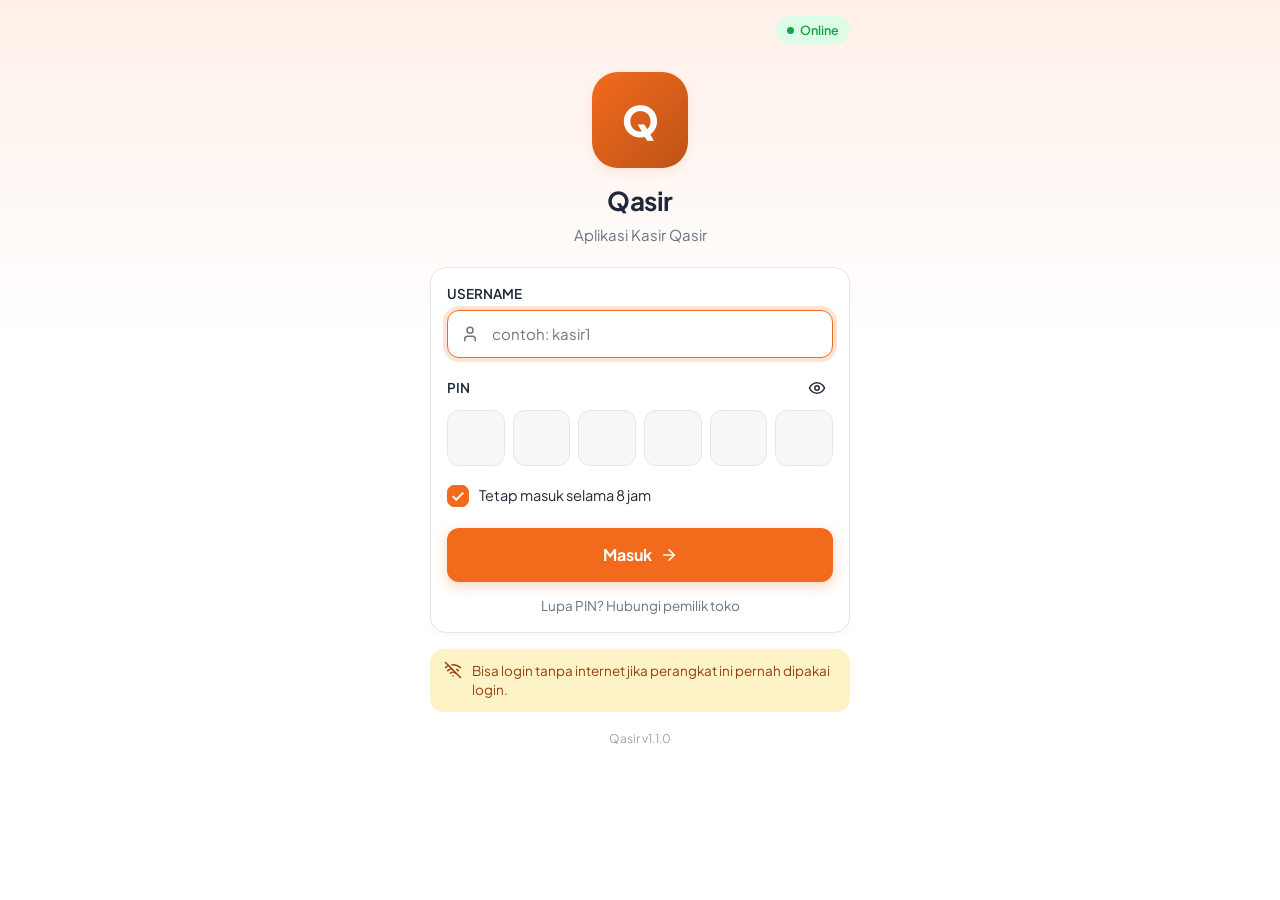
==== commit 3f008ed5: "Update Qasir v1.1" ====
--- a/index.html
+++ b/index.html
@@ -18,11 +18,12 @@
   <link rel="preconnect" href="https://script.google.com">
   <link rel="preconnect" href="https://script.googleusercontent.com" crossorigin>
   <link rel="dns-prefetch" href="https://drive.google.com">
+  <link rel="dns-prefetch" href="https://cdn.jsdelivr.net">
   <link rel="preconnect" href="https://fonts.googleapis.com">
   <link rel="preconnect" href="https://fonts.gstatic.com" crossorigin>
-  <link rel="stylesheet" href="https://fonts.googleapis.com/css2?family=Plus+Jakarta+Sans:wght@400;500;600;700;800&family=JetBrains+Mono:wght@500;700&family=Playfair+Display:ital,wght@0,700;0,800;1,400&display=swap">
+  <link rel="stylesheet" crossorigin="anonymous" href="https://fonts.googleapis.com/css2?family=Plus+Jakarta+Sans:wght@400;500;600;700;800&family=JetBrains+Mono:wght@500;700&family=Playfair+Display:ital,wght@0,700;0,800;1,400&display=swap">
 
-  <link rel="stylesheet" href="css/style.css?v=1.0.0">
+  <link rel="stylesheet" href="css/style.css?v=1.1.0">
 </head>
 <body>
   <div id="app">
@@ -31,16 +32,17 @@
   </div>
   <noscript><p style="padding:24px;font-family:sans-serif">Aktifkan JavaScript untuk memakai Qasir.</p></noscript>
 
-  <script src="js/config.js?v=1.0.0" defer></script>
-  <script src="js/icons.js?v=1.0.0" defer></script>
-  <script src="js/core.js?v=1.0.0" defer></script>
-  <script src="js/hpp.js?v=1.0.0" defer></script>
-  <script src="js/barcode.js?v=1.0.0" defer></script>
-  <script src="js/printer.js?v=1.0.0" defer></script>
-  <script src="js/p-kasir.js?v=1.0.0" defer></script>
-  <script src="js/p-ops.js?v=1.0.0" defer></script>
-  <script src="js/p-owner.js?v=1.0.0" defer></script>
-  <script src="js/p-promo.js?v=1.0.0" defer></script>
-  <script src="js/app.js?v=1.0.0" defer></script>
+  <script src="js/config.js?v=1.1.0" defer></script>
+  <script src="js/icons.js?v=1.1.0" defer></script>
+  <script src="js/core.js?v=1.1.0" defer></script>
+  <script src="js/export.js?v=1.1.0" defer></script>
+  <script src="js/hpp.js?v=1.1.0" defer></script>
+  <script src="js/barcode.js?v=1.1.0" defer></script>
+  <script src="js/printer.js?v=1.1.0" defer></script>
+  <script src="js/p-kasir.js?v=1.1.0" defer></script>
+  <script src="js/p-ops.js?v=1.1.0" defer></script>
+  <script src="js/p-owner.js?v=1.1.0" defer></script>
+  <script src="js/p-promo.js?v=1.1.0" defer></script>
+  <script src="js/app.js?v=1.1.0" defer></script>
 </body>
 </html>
--- a/css/style.css
+++ b/css/style.css
@@ -447,3 +447,50 @@
 
 .hide-sm { display: none; }
 @media (min-width: 640px) { .hide-sm { display: inline; } }
+
+/* ---------- v1.1: kamera laptop ---------- */
+.cam-view { position: relative; background: #000; border-radius: 16px; overflow: hidden; aspect-ratio: 16/9; }
+.cam-view video, .cam-view img { width: 100%; height: 100%; object-fit: contain; display: block; background: #000; }
+.cam-flash { position: absolute; inset: 0; background: #fff; opacity: 0; pointer-events: none; }
+.cam-flash.on { animation: camFlash .35s ease-out; }
+@keyframes camFlash { 0% { opacity: .9; } 100% { opacity: 0; } }
+
+/* ---------- v1.1: umpan balik scan barcode ---------- */
+.scanner-view .hit-ico { position: absolute; left: 50%; top: 48%; width: 84px; height: 84px; margin: -42px 0 0 -42px; border-radius: 50%; display: grid; place-items: center; color: #fff; opacity: 0; transform: scale(.4); pointer-events: none; }
+.scanner-view .hit-ico .ic { width: 44px; height: 44px; stroke-width: 3; }
+.scanner-view.hit .frame { border-color: #22C55E; box-shadow: 0 0 0 999px rgba(22,163,74,.35), 0 0 24px #22C55E inset; }
+.scanner-view.miss .frame { border-color: #EF4444; box-shadow: 0 0 0 999px rgba(220,38,38,.35); }
+.scanner-view.hit .laser, .scanner-view.miss .laser { opacity: 0; }
+.scanner-view.hit .hit-ico { background: #16A34A; animation: popIn .5s cubic-bezier(.2,1.6,.4,1) forwards; }
+.scanner-view.miss .hit-ico { background: #DC2626; animation: popIn .5s cubic-bezier(.2,1.6,.4,1) forwards, shake .35s .1s; }
+@keyframes popIn { 0% { opacity: 0; transform: scale(.4); } 60% { opacity: 1; transform: scale(1.1); } 100% { opacity: 1; transform: scale(1); } }
+@keyframes shake { 0%,100% { margin-left: -42px; } 25% { margin-left: -50px; } 75% { margin-left: -34px; } }
+.scan-result { display: flex; align-items: center; gap: 10px; margin-top: 12px; padding: 12px 14px; border-radius: 14px; border: 1.5px solid var(--line); background: var(--bg); min-height: 58px; }
+.scan-result .t { font-weight: 700; } .scan-result .s { font-size: 12.5px; color: var(--muted); }
+.scan-result.ok { border-color: #86EFAC; background: var(--ok-soft); animation: resIn .3s ease-out; }
+.scan-result.bad { border-color: #FCA5A5; background: var(--bad-soft); animation: resIn .3s ease-out; }
+.scan-result .cnt { margin-left: auto; font-weight: 800; color: var(--ok); white-space: nowrap; }
+@keyframes resIn { from { transform: translateY(6px); opacity: .3; } to { transform: none; opacity: 1; } }
+.bump { animation: bump .45s ease-out; }
+@keyframes bump { 0% { transform: scale(1); } 35% { transform: scale(1.06); } 100% { transform: scale(1); } }
+.pcard.flash { animation: cardFlash .9s ease-out; }
+@keyframes cardFlash { 0% { box-shadow: 0 0 0 0 rgba(22,163,74,.0); } 20% { box-shadow: 0 0 0 4px rgba(22,163,74,.7); } 100% { box-shadow: 0 0 0 0 rgba(22,163,74,0); } }
+
+/* ---------- v1.1: ekspor gambar/PDF (salinan rapi tanpa bayangan) ---------- */
+.receipt.is-export { box-shadow: none; border: 0; border-radius: 0; max-width: none; padding: 22px 20px 26px; }
+.receipt.is-export::after { display: none; }
+.menu-paper.is-export { box-shadow: none; border: 0; border-radius: 0; }
+
+/* ---------- v1.1: poster & harga manual ---------- */
+.size-grid { display: grid; grid-template-columns: repeat(3, 1fr); gap: 8px; }
+.img-chip { display: flex; align-items: center; gap: 10px; padding: 8px; border: 1px solid var(--line); border-radius: 14px; background: #fff; }
+.img-chip .thumb { width: 44px; height: 44px; }
+.img-chip .nm { font-weight: 600; font-size: 13.5px; min-width: 0; overflow: hidden; text-overflow: ellipsis; white-space: nowrap; }
+.img-chip .btn { min-height: 38px; }
+.rec.manual { grid-column: 1 / -1; display: flex; align-items: center; gap: 12px; text-align: left; padding: 12px 14px; }
+.rec.manual .input { min-height: 44px; font-weight: 800; font-size: 17px; }
+.explain { background: var(--info-soft); border: 1px solid #BFDBFE; border-radius: 14px; padding: 14px 16px; font-size: 14px; line-height: 1.55; }
+.explain b { color: #1E3A8A; }
+.explain ol { margin: 8px 0 0; padding-left: 20px; } .explain li + li { margin-top: 4px; }
+.formula { display: flex; flex-wrap: wrap; align-items: center; gap: 6px 8px; background: #fff; border: 1px dashed var(--line); border-radius: 12px; padding: 10px 12px; margin-top: 10px; font-weight: 600; }
+.formula .eq { color: var(--muted); } .formula .res { color: var(--p-dark); font-weight: 800; }
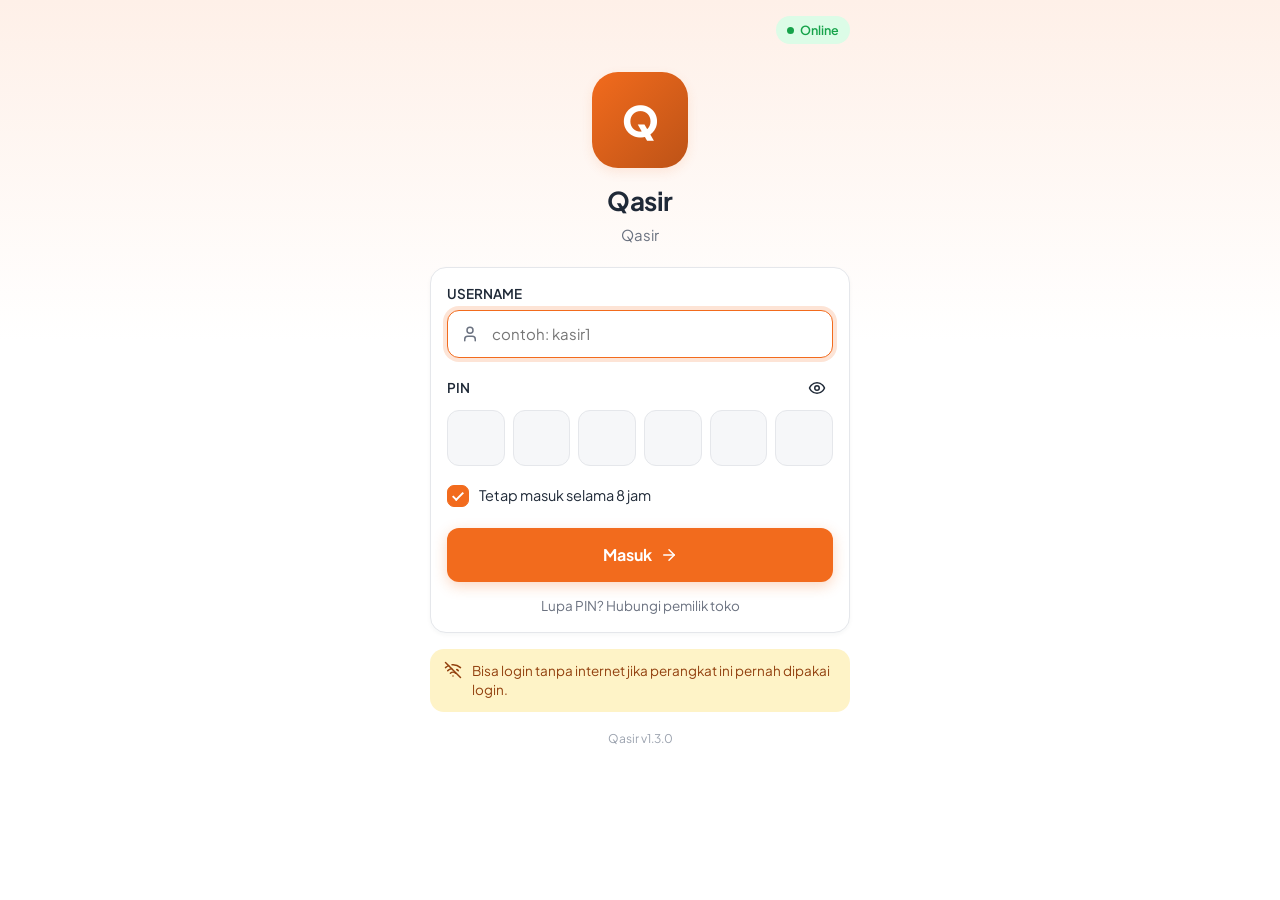
==== commit a955f6f0: "Update Qasir v1.3" ====
--- a/index.html
+++ b/index.html
@@ -3,8 +3,8 @@
 <head>
   <meta charset="UTF-8">
   <meta name="viewport" content="width=device-width, initial-scale=1, viewport-fit=cover">
-  <title>Qasir · Aplikasi Kasir UMKM</title>
-  <meta name="description" content="Qasir — aplikasi kasir untuk UMKM jajanan, roti, donat & kopi. Tetap jalan saat offline.">
+  <title>Qasir</title>
+  <meta name="description" content="Qasir — untuk UMKM jajanan, roti, donat & kopi. Tetap jalan saat offline.">
   <meta name="theme-color" content="#F26B1D">
   <meta name="mobile-web-app-capable" content="yes">
   <meta name="apple-mobile-web-app-capable" content="yes">
@@ -23,7 +23,7 @@
   <link rel="preconnect" href="https://fonts.gstatic.com" crossorigin>
   <link rel="stylesheet" crossorigin="anonymous" href="https://fonts.googleapis.com/css2?family=Plus+Jakarta+Sans:wght@400;500;600;700;800&family=JetBrains+Mono:wght@500;700&family=Playfair+Display:ital,wght@0,700;0,800;1,400&display=swap">
 
-  <link rel="stylesheet" href="css/style.css?v=1.1.0">
+  <link rel="stylesheet" href="css/style.css?v=1.3.0">
 </head>
 <body>
   <div id="app">
@@ -32,17 +32,18 @@
   </div>
   <noscript><p style="padding:24px;font-family:sans-serif">Aktifkan JavaScript untuk memakai Qasir.</p></noscript>
 
-  <script src="js/config.js?v=1.1.0" defer></script>
-  <script src="js/icons.js?v=1.1.0" defer></script>
-  <script src="js/core.js?v=1.1.0" defer></script>
-  <script src="js/export.js?v=1.1.0" defer></script>
-  <script src="js/hpp.js?v=1.1.0" defer></script>
-  <script src="js/barcode.js?v=1.1.0" defer></script>
-  <script src="js/printer.js?v=1.1.0" defer></script>
-  <script src="js/p-kasir.js?v=1.1.0" defer></script>
-  <script src="js/p-ops.js?v=1.1.0" defer></script>
-  <script src="js/p-owner.js?v=1.1.0" defer></script>
-  <script src="js/p-promo.js?v=1.1.0" defer></script>
-  <script src="js/app.js?v=1.1.0" defer></script>
+  <script src="js/config.js?v=1.3.0" defer></script>
+  <script src="js/icons.js?v=1.3.0" defer></script>
+  <script src="js/core.js?v=1.3.0" defer></script>
+  <script src="js/export.js?v=1.3.0" defer></script>
+  <script src="js/hpp.js?v=1.3.0" defer></script>
+  <script src="js/barcode.js?v=1.3.0" defer></script>
+  <script src="js/printer.js?v=1.3.0" defer></script>
+  <script src="js/p-kasir.js?v=1.3.0" defer></script>
+  <script src="js/p-ops.js?v=1.3.0" defer></script>
+  <script src="js/p-owner.js?v=1.3.0" defer></script>
+  <script src="js/p-promo.js?v=1.3.0" defer></script>
+  <script src="js/p-online.js?v=1.3.0" defer></script>
+  <script src="js/app.js?v=1.3.0" defer></script>
 </body>
 </html>
--- a/css/style.css
+++ b/css/style.css
@@ -494,3 +494,49 @@
 .explain ol { margin: 8px 0 0; padding-left: 20px; } .explain li + li { margin-top: 4px; }
 .formula { display: flex; flex-wrap: wrap; align-items: center; gap: 6px 8px; background: #fff; border: 1px dashed var(--line); border-radius: 12px; padding: 10px 12px; margin-top: 10px; font-weight: 600; }
 .formula .eq { color: var(--muted); } .formula .res { color: var(--p-dark); font-weight: 800; }
+.torch-btn { position: absolute; top: 10px; right: 10px; width: 42px; height: 42px; border-radius: 50%; background: rgba(0,0,0,.45); color: #fff; display: grid; place-items: center; z-index: 2; }
+.torch-btn.on { background: #FACC15; color: #111; }
+/* v1.2: penjelasan bisa dilipat */
+details.explain { padding: 0; }
+details.explain > summary { list-style: none; cursor: pointer; display: flex; align-items: center; justify-content: space-between; gap: 10px; padding: 12px 16px; color: #1E3A8A; user-select: none; }
+details.explain > summary::-webkit-details-marker { display: none; }
+details.explain > summary > span:first-child { display: flex; align-items: center; gap: 8px; }
+details.explain > summary .sum-hint::after { content: 'Tampilkan ▾'; font-size: 12.5px; font-weight: 700; color: var(--info); white-space: nowrap; }
+details.explain[open] > summary .sum-hint::after { content: 'Sembunyikan ▴'; }
+details.explain .explain-body { padding: 0 16px 14px; }
+
+/* ---------- v1.2: tampilan kasir ringkas (tanpa gambar, default) ---------- */
+.view-btn { min-height: 48px; min-width: 48px; padding: 0 12px; border-radius: var(--r-btn); border: 1px solid var(--line); background: #fff; color: var(--text); font-weight: 700; display: inline-flex; align-items: center; justify-content: center; gap: 6px; white-space: nowrap; flex: none; }
+.pgrid.compact { gap: 10px; }
+.pgrid.compact .pcard { padding: 12px 12px 8px; border-top: 4px solid var(--cat, var(--p)); min-height: 112px; }
+.pgrid.compact .pcard.in-cart { border-top-width: 4px; border-top-color: var(--cat, var(--p)); background: #FFFBF7; }
+.pgrid.compact .pcard .nm { margin-top: 0; font-size: 14.5px; font-weight: 700; padding-right: 4px; }
+.pgrid.compact .pcard .pr { color: var(--p-dark); font-size: 15.5px; margin-top: 4px; }
+.pgrid.compact .pcard .ft { margin-top: auto; padding-top: 6px; min-height: 38px; }
+.pgrid.compact .pcard.habis .nm, .pgrid.compact .pcard.habis .pr { color: var(--faint); }
+.pgrid.compact .vtag { font-size: 10.5px; font-weight: 800; letter-spacing: .04em; color: var(--p-dark); background: var(--p-soft); padding: 2px 7px; border-radius: 999px; }
+@media (min-width: 1024px) { .pgrid.compact { grid-template-columns: repeat(auto-fill, minmax(150px, 1fr)); } }
+
+/* ---------- v1.3: Jual Online (admin) ---------- */
+.bnav.six a { font-size: 10.5px; }
+.bnav.six a .ic { width: 22px; height: 22px; }
+.bnav a .js-order-count { position: absolute; top: 6px; left: calc(50% + 6px); min-width: 18px; height: 18px; font-size: 10.5px; background: var(--bad); }
+.side a .js-order-count { margin-left: auto; background: var(--bad); }
+.on-hero { border: 1.5px solid var(--line); }
+.on-hero.on { border-color: #86EFAC; background: #F7FEF9; }
+.on-link { display: flex; align-items: center; gap: 8px; margin-top: 12px; padding: 8px 8px 8px 12px; border-radius: 12px; background: var(--bg); border: 1px solid var(--line); font-size: 12.5px; min-width: 0; }
+.on-sec { margin-top: 12px; overflow: hidden; }
+.on-h { width: 100%; display: flex; align-items: center; gap: 12px; padding: 14px 16px; }
+.on-h b { display: block; font-size: 15px; } .on-h .muted { display: block; font-size: 12.5px; }
+.on-sec.open .on-h { border-bottom: 1px solid var(--line-2); }
+.on-b { padding: 4px 16px 16px; }
+.on-row { padding: 12px 0; border-bottom: 1px solid var(--line-2); gap: 12px; }
+.on-banner { display: flex; gap: 10px; align-items: flex-start; padding: 10px; border: 1px solid var(--line); border-radius: 14px; }
+.bimg2 { width: 120px; aspect-ratio: 2 / 1; border-radius: 10px; overflow: hidden; background: var(--p-soft); flex: none; }
+.bimg2 img { width: 100%; height: 100%; object-fit: cover; }
+@media (max-width: 480px) { .on-banner { flex-wrap: wrap; } .bimg2 { width: 100%; } }
+.on-cat { padding: 12px 0 4px; border-bottom: 1px solid var(--line-2); }
+.po-card.is-new { border: 1.5px solid #FCD34D; box-shadow: 0 0 0 4px #FEF3C7; }
+.po-tipe { display: flex; gap: 10px; align-items: flex-start; margin-top: 10px; padding: 10px 12px; border-radius: 12px; background: var(--p-soft); color: var(--p-dark); }
+.po-tipe b { color: var(--text); }
+.po-items { margin-top: 10px; }
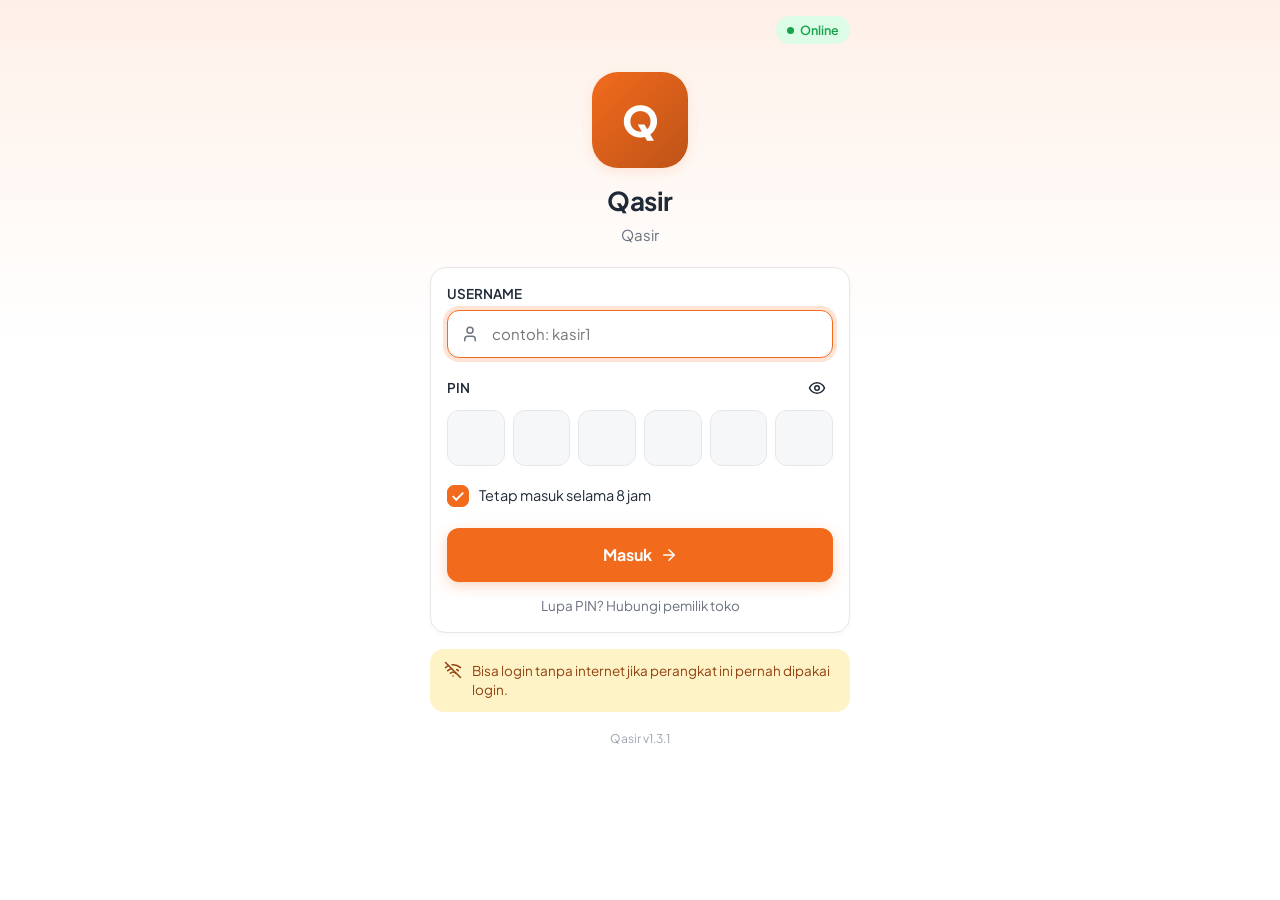
==== commit 6d933fa3: "Update Qasir v1.3.1" ====
--- a/index.html
+++ b/index.html
@@ -23,7 +23,7 @@
   <link rel="preconnect" href="https://fonts.gstatic.com" crossorigin>
   <link rel="stylesheet" crossorigin="anonymous" href="https://fonts.googleapis.com/css2?family=Plus+Jakarta+Sans:wght@400;500;600;700;800&family=JetBrains+Mono:wght@500;700&family=Playfair+Display:ital,wght@0,700;0,800;1,400&display=swap">
 
-  <link rel="stylesheet" href="css/style.css?v=1.3.0">
+  <link rel="stylesheet" href="css/style.css?v=1.3.1">
 </head>
 <body>
   <div id="app">
@@ -32,18 +32,18 @@
   </div>
   <noscript><p style="padding:24px;font-family:sans-serif">Aktifkan JavaScript untuk memakai Qasir.</p></noscript>
 
-  <script src="js/config.js?v=1.3.0" defer></script>
-  <script src="js/icons.js?v=1.3.0" defer></script>
-  <script src="js/core.js?v=1.3.0" defer></script>
-  <script src="js/export.js?v=1.3.0" defer></script>
-  <script src="js/hpp.js?v=1.3.0" defer></script>
-  <script src="js/barcode.js?v=1.3.0" defer></script>
-  <script src="js/printer.js?v=1.3.0" defer></script>
-  <script src="js/p-kasir.js?v=1.3.0" defer></script>
-  <script src="js/p-ops.js?v=1.3.0" defer></script>
-  <script src="js/p-owner.js?v=1.3.0" defer></script>
-  <script src="js/p-promo.js?v=1.3.0" defer></script>
-  <script src="js/p-online.js?v=1.3.0" defer></script>
-  <script src="js/app.js?v=1.3.0" defer></script>
+  <script src="js/config.js?v=1.3.1" defer></script>
+  <script src="js/icons.js?v=1.3.1" defer></script>
+  <script src="js/core.js?v=1.3.1" defer></script>
+  <script src="js/export.js?v=1.3.1" defer></script>
+  <script src="js/hpp.js?v=1.3.1" defer></script>
+  <script src="js/barcode.js?v=1.3.1" defer></script>
+  <script src="js/printer.js?v=1.3.1" defer></script>
+  <script src="js/p-kasir.js?v=1.3.1" defer></script>
+  <script src="js/p-ops.js?v=1.3.1" defer></script>
+  <script src="js/p-owner.js?v=1.3.1" defer></script>
+  <script src="js/p-promo.js?v=1.3.1" defer></script>
+  <script src="js/p-online.js?v=1.3.1" defer></script>
+  <script src="js/app.js?v=1.3.1" defer></script>
 </body>
 </html>
--- a/css/style.css
+++ b/css/style.css
@@ -540,3 +540,35 @@
 .po-tipe { display: flex; gap: 10px; align-items: flex-start; margin-top: 10px; padding: 10px 12px; border-radius: 12px; background: var(--p-soft); color: var(--p-dark); }
 .po-tipe b { color: var(--text); }
 .po-items { margin-top: 10px; }
+
+/* v1.3.1 — drag & drop urutan, QR meja, simpan */
+.dnd-h { flex: none; width: 34px; height: 40px; display: grid; place-items: center; border-radius: 10px; color: var(--faint, #9CA3AF); cursor: grab; touch-action: none; -webkit-user-select: none; user-select: none; }
+.dnd-h:hover, .dnd-h:focus-visible { background: var(--line-2); color: var(--text); }
+.dnd-h:active { cursor: grabbing; }
+.dnd-item { background: #fff; }
+.dnd-drag { box-shadow: 0 14px 34px rgba(17, 24, 39, .22), 0 0 0 2px var(--p); border-radius: 14px; opacity: .97; transform: scale(1.015); transition: none !important; }
+.dnd-ph { border: 2px dashed var(--p); background: var(--p-soft); border-radius: 14px; margin: 4px 0; box-sizing: border-box; }
+.dnd-drop { animation: dndDrop .4s ease-out; }
+@keyframes dndDrop { 0% { background: var(--p-soft); } 100% { background: #fff; } }
+body.dnd-on, body.dnd-on * { -webkit-user-select: none; user-select: none; cursor: grabbing !important; }
+.dnd-list { display: flex; flex-direction: column; }
+.on-cat { padding: 4px 0; }
+.on-cat-h { display: flex; align-items: center; gap: 4px; }
+.on-cat-t { display: flex; align-items: center; gap: 8px; min-height: 48px; text-align: left; padding: 0 4px; min-width: 0; }
+.on-cat-t b { font-size: 15px; } .on-cat-t .muted { margin-left: auto; font-size: 12.5px; white-space: nowrap; }
+.on-cat.open { background: var(--bg); border-radius: 14px; padding: 4px 8px 8px; margin: 4px -8px; border-bottom: 0; }
+.on-prods { margin: 2px 0 0 4px; border-radius: 12px; }
+.on-prod { display: flex; align-items: center; gap: 8px; padding: 6px 6px 6px 0; border-radius: 12px; border-bottom: 1px solid var(--line-2); }
+.on-prod:last-child { border-bottom: 0; }
+.on-banner .dnd-h { height: auto; align-self: stretch; }
+.toggle.is-busy { opacity: .55; }
+.dirty-dot { display: inline-block; width: 8px; height: 8px; border-radius: 50%; background: #FCD34D; margin-left: 2px; box-shadow: 0 0 0 3px rgba(252, 211, 77, .35); }
+.qm-step { width: 100%; justify-content: space-between; }
+.qm-step .input { border: 0; background: transparent; text-align: center; font-weight: 800; font-size: 18px; min-height: 36px; width: 60px; padding: 0; box-shadow: none; }
+.qm-step button { width: 40px; height: 40px; }
+.qm-info { display: flex; align-items: center; gap: 6px; margin: 14px 0 8px; font-size: 13.5px; color: var(--p-dark); background: var(--p-soft); padding: 10px 12px; border-radius: 12px; }
+.qm-prev { display: grid; grid-template-columns: repeat(auto-fill, minmax(150px, 1fr)); gap: 12px; max-height: 46vh; overflow-y: auto; padding: 12px; background: var(--line-2); border-radius: 14px; }
+.qm-prev figure { margin: 0; }
+.qm-prev img { width: 100%; height: auto; display: block; background: #fff; border-radius: 4px; box-shadow: 0 2px 8px rgba(0, 0, 0, .12); }
+.qm-prev figcaption { font-size: 11.5px; text-align: center; color: var(--muted); margin-top: 6px; }
+@media (min-width: 640px) { .qm-prev { grid-template-columns: repeat(auto-fill, minmax(180px, 1fr)); } }
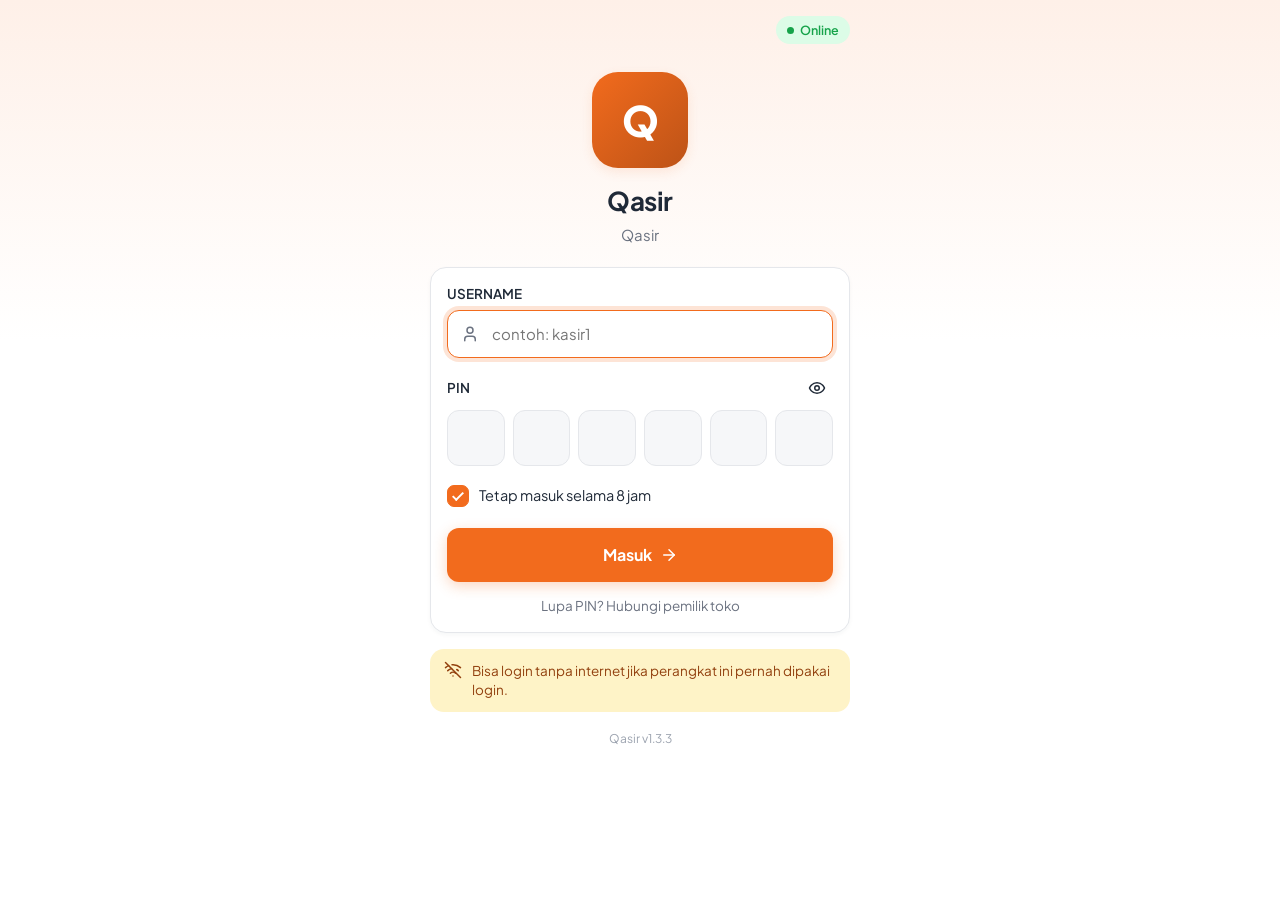
==== commit df54da20: "perbaikan scan barcode" ====
--- a/index.html
+++ b/index.html
@@ -4,7 +4,7 @@
   <meta charset="UTF-8">
   <meta name="viewport" content="width=device-width, initial-scale=1, viewport-fit=cover">
   <title>Qasir</title>
-  <meta name="description" content="Qasir — untuk UMKM jajanan, roti, donat & kopi. Tetap jalan saat offline.">
+  <meta name="description" content="Qasir — aplikasi kasir untuk UMKM makanan & minuman. Tetap jalan saat offline.">
   <meta name="theme-color" content="#F26B1D">
   <meta name="mobile-web-app-capable" content="yes">
   <meta name="apple-mobile-web-app-capable" content="yes">
@@ -23,7 +23,7 @@
   <link rel="preconnect" href="https://fonts.gstatic.com" crossorigin>
   <link rel="stylesheet" crossorigin="anonymous" href="https://fonts.googleapis.com/css2?family=Plus+Jakarta+Sans:wght@400;500;600;700;800&family=JetBrains+Mono:wght@500;700&family=Playfair+Display:ital,wght@0,700;0,800;1,400&display=swap">
 
-  <link rel="stylesheet" href="css/style.css?v=1.3.1">
+  <link rel="stylesheet" href="css/style.css?v=1.3.3">
 </head>
 <body>
   <div id="app">
@@ -32,18 +32,18 @@
   </div>
   <noscript><p style="padding:24px;font-family:sans-serif">Aktifkan JavaScript untuk memakai Qasir.</p></noscript>
 
-  <script src="js/config.js?v=1.3.1" defer></script>
-  <script src="js/icons.js?v=1.3.1" defer></script>
-  <script src="js/core.js?v=1.3.1" defer></script>
-  <script src="js/export.js?v=1.3.1" defer></script>
-  <script src="js/hpp.js?v=1.3.1" defer></script>
-  <script src="js/barcode.js?v=1.3.1" defer></script>
-  <script src="js/printer.js?v=1.3.1" defer></script>
-  <script src="js/p-kasir.js?v=1.3.1" defer></script>
-  <script src="js/p-ops.js?v=1.3.1" defer></script>
-  <script src="js/p-owner.js?v=1.3.1" defer></script>
-  <script src="js/p-promo.js?v=1.3.1" defer></script>
-  <script src="js/p-online.js?v=1.3.1" defer></script>
-  <script src="js/app.js?v=1.3.1" defer></script>
+  <script src="js/config.js?v=1.3.3" defer></script>
+  <script src="js/icons.js?v=1.3.3" defer></script>
+  <script src="js/core.js?v=1.3.3" defer></script>
+  <script src="js/export.js?v=1.3.3" defer></script>
+  <script src="js/hpp.js?v=1.3.3" defer></script>
+  <script src="js/barcode.js?v=1.3.3" defer></script>
+  <script src="js/printer.js?v=1.3.3" defer></script>
+  <script src="js/p-kasir.js?v=1.3.3" defer></script>
+  <script src="js/p-ops.js?v=1.3.3" defer></script>
+  <script src="js/p-owner.js?v=1.3.3" defer></script>
+  <script src="js/p-promo.js?v=1.3.3" defer></script>
+  <script src="js/p-online.js?v=1.3.3" defer></script>
+  <script src="js/app.js?v=1.3.3" defer></script>
 </body>
 </html>
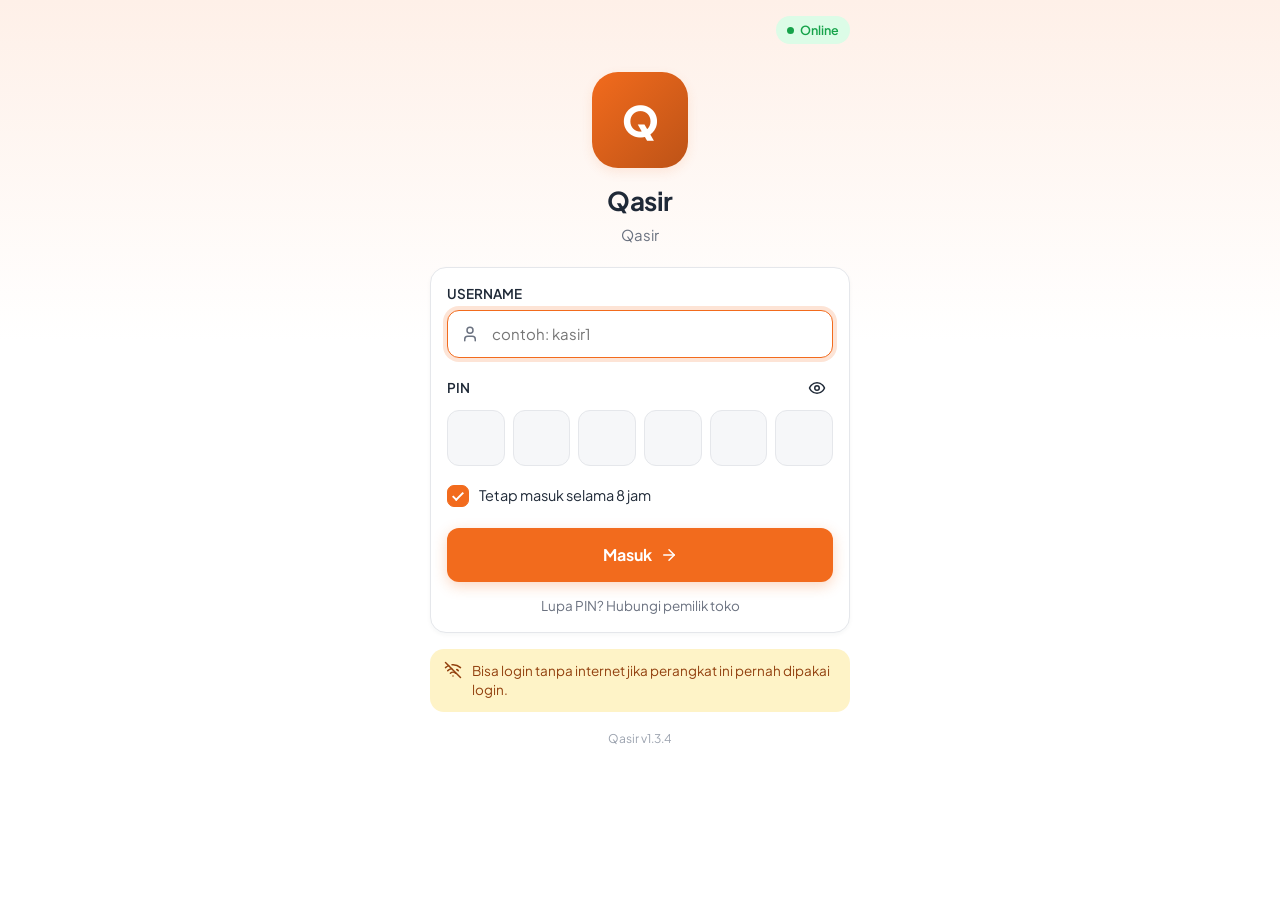
==== commit 57b8c17c: "update jumlah saat scan barcode" ====
--- a/index.html
+++ b/index.html
@@ -23,7 +23,7 @@
   <link rel="preconnect" href="https://fonts.gstatic.com" crossorigin>
   <link rel="stylesheet" crossorigin="anonymous" href="https://fonts.googleapis.com/css2?family=Plus+Jakarta+Sans:wght@400;500;600;700;800&family=JetBrains+Mono:wght@500;700&family=Playfair+Display:ital,wght@0,700;0,800;1,400&display=swap">
 
-  <link rel="stylesheet" href="css/style.css?v=1.3.3">
+  <link rel="stylesheet" href="css/style.css?v=1.3.4">
 </head>
 <body>
   <div id="app">
@@ -32,18 +32,18 @@
   </div>
   <noscript><p style="padding:24px;font-family:sans-serif">Aktifkan JavaScript untuk memakai Qasir.</p></noscript>
 
-  <script src="js/config.js?v=1.3.3" defer></script>
-  <script src="js/icons.js?v=1.3.3" defer></script>
-  <script src="js/core.js?v=1.3.3" defer></script>
-  <script src="js/export.js?v=1.3.3" defer></script>
-  <script src="js/hpp.js?v=1.3.3" defer></script>
-  <script src="js/barcode.js?v=1.3.3" defer></script>
-  <script src="js/printer.js?v=1.3.3" defer></script>
-  <script src="js/p-kasir.js?v=1.3.3" defer></script>
-  <script src="js/p-ops.js?v=1.3.3" defer></script>
-  <script src="js/p-owner.js?v=1.3.3" defer></script>
-  <script src="js/p-promo.js?v=1.3.3" defer></script>
-  <script src="js/p-online.js?v=1.3.3" defer></script>
-  <script src="js/app.js?v=1.3.3" defer></script>
+  <script src="js/config.js?v=1.3.4" defer></script>
+  <script src="js/icons.js?v=1.3.4" defer></script>
+  <script src="js/core.js?v=1.3.4" defer></script>
+  <script src="js/export.js?v=1.3.4" defer></script>
+  <script src="js/hpp.js?v=1.3.4" defer></script>
+  <script src="js/barcode.js?v=1.3.4" defer></script>
+  <script src="js/printer.js?v=1.3.4" defer></script>
+  <script src="js/p-kasir.js?v=1.3.4" defer></script>
+  <script src="js/p-ops.js?v=1.3.4" defer></script>
+  <script src="js/p-owner.js?v=1.3.4" defer></script>
+  <script src="js/p-promo.js?v=1.3.4" defer></script>
+  <script src="js/p-online.js?v=1.3.4" defer></script>
+  <script src="js/app.js?v=1.3.4" defer></script>
 </body>
 </html>
--- a/css/style.css
+++ b/css/style.css
@@ -572,3 +572,20 @@
 .qm-prev img { width: 100%; height: auto; display: block; background: #fff; border-radius: 4px; box-shadow: 0 2px 8px rgba(0, 0, 0, .12); }
 .qm-prev figcaption { font-size: 11.5px; text-align: center; color: var(--muted); margin-top: 6px; }
 @media (min-width: 640px) { .qm-prev { grid-template-columns: repeat(auto-fill, minmax(180px, 1fr)); } }
+
+/* v1.3.4 — jumlah per scan */
+.scanner-view.compact { aspect-ratio: auto; width: 100%; height: 38dvh; min-height: 220px; max-height: 420px; }
+.scan-wrap { position: relative; }
+.scan-wrap .qty-badge { position: absolute; z-index: 3; right: 12px; top: 12px; background: var(--p); color: #fff; font-weight: 800; font-size: 22px; padding: 6px 16px; border-radius: 999px; box-shadow: 0 6px 16px rgba(0,0,0,.3); }
+.scan-qty { display: flex; align-items: center; gap: 8px 10px; flex-wrap: wrap; margin-top: 12px; padding: 10px 12px; border-radius: 14px; background: var(--bg); border: 1px solid var(--line); }
+.scan-qty .lbl { font-weight: 700; font-size: 14px; flex: 1; min-width: 90px; }
+.scan-qty .stepper .v { width: 54px; border: 0; background: transparent; text-align: center; font-weight: 800; font-size: 18px; padding: 0; -moz-appearance: textfield; }
+.scan-qty .stepper .v::-webkit-inner-spin-button, .scan-qty .stepper .v::-webkit-outer-spin-button { -webkit-appearance: none; margin: 0; }
+.scan-qty .stepper button { width: 40px; height: 40px; }
+.scan-qty .chips { display: flex; gap: 6px; flex: 1 1 100%; }
+.scan-qty .chip { flex: 1; justify-content: center; min-height: 38px; padding: 0 10px; font-weight: 800; }
+.scan-qty .chip.on { background: var(--p); color: #fff; border-color: var(--p); }
+@media (min-width: 560px) { .scan-qty .chips { flex: 0 0 auto; } .scan-qty .chip { flex: none; } }
+.scan-result { flex-wrap: wrap; }
+.scan-result > div:not(.scan-line) { flex: 1 1 0; min-width: 0; }
+.scan-result .scan-line { flex: 1 1 100%; display: flex; align-items: center; justify-content: space-between; gap: 10px; margin-top: 4px; padding-top: 10px; border-top: 1px dashed var(--line); font-size: 13.5px; }
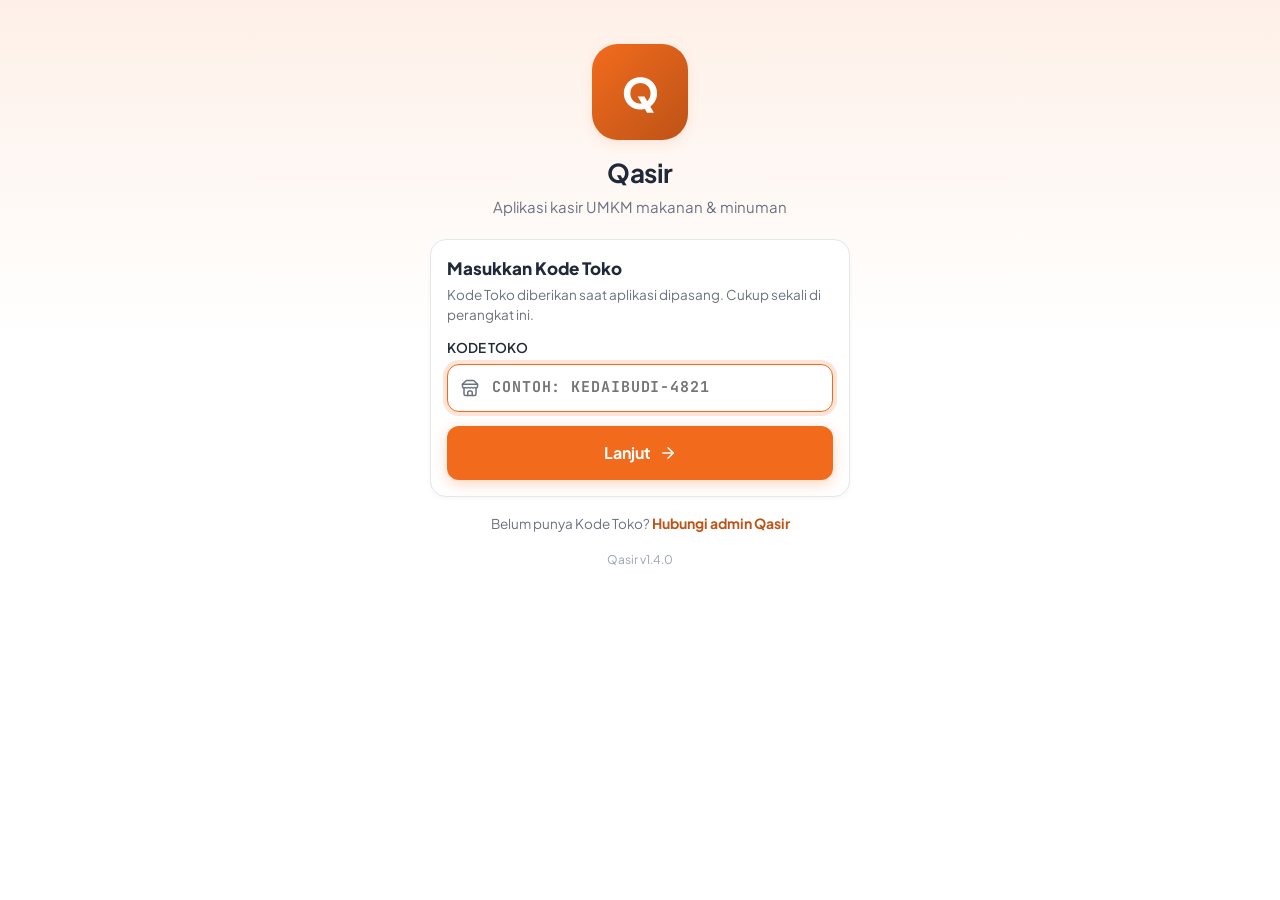
==== commit f144a51f: "update V.1.4.0" ====
--- a/index.html
+++ b/index.html
@@ -23,7 +23,7 @@
   <link rel="preconnect" href="https://fonts.gstatic.com" crossorigin>
   <link rel="stylesheet" crossorigin="anonymous" href="https://fonts.googleapis.com/css2?family=Plus+Jakarta+Sans:wght@400;500;600;700;800&family=JetBrains+Mono:wght@500;700&family=Playfair+Display:ital,wght@0,700;0,800;1,400&display=swap">
 
-  <link rel="stylesheet" href="css/style.css?v=1.3.4">
+  <link rel="stylesheet" href="css/style.css?v=1.4.0">
 </head>
 <body>
   <div id="app">
@@ -32,18 +32,19 @@
   </div>
   <noscript><p style="padding:24px;font-family:sans-serif">Aktifkan JavaScript untuk memakai Qasir.</p></noscript>
 
-  <script src="js/config.js?v=1.3.4" defer></script>
-  <script src="js/icons.js?v=1.3.4" defer></script>
-  <script src="js/core.js?v=1.3.4" defer></script>
-  <script src="js/export.js?v=1.3.4" defer></script>
-  <script src="js/hpp.js?v=1.3.4" defer></script>
-  <script src="js/barcode.js?v=1.3.4" defer></script>
-  <script src="js/printer.js?v=1.3.4" defer></script>
-  <script src="js/p-kasir.js?v=1.3.4" defer></script>
-  <script src="js/p-ops.js?v=1.3.4" defer></script>
-  <script src="js/p-owner.js?v=1.3.4" defer></script>
-  <script src="js/p-promo.js?v=1.3.4" defer></script>
-  <script src="js/p-online.js?v=1.3.4" defer></script>
-  <script src="js/app.js?v=1.3.4" defer></script>
+  <script src="js/config.js?v=1.4.0" defer></script>
+  <script src="js/tenant.js?v=1.4.0" data-page="app" defer></script>
+  <script src="js/icons.js?v=1.4.0" defer></script>
+  <script src="js/core.js?v=1.4.0" defer></script>
+  <script src="js/export.js?v=1.4.0" defer></script>
+  <script src="js/hpp.js?v=1.4.0" defer></script>
+  <script src="js/barcode.js?v=1.4.0" defer></script>
+  <script src="js/printer.js?v=1.4.0" defer></script>
+  <script src="js/p-kasir.js?v=1.4.0" defer></script>
+  <script src="js/p-ops.js?v=1.4.0" defer></script>
+  <script src="js/p-owner.js?v=1.4.0" defer></script>
+  <script src="js/p-promo.js?v=1.4.0" defer></script>
+  <script src="js/p-online.js?v=1.4.0" defer></script>
+  <script src="js/app.js?v=1.4.0" defer></script>
 </body>
 </html>
--- a/css/style.css
+++ b/css/style.css
@@ -589,3 +589,12 @@
 .scan-result { flex-wrap: wrap; }
 .scan-result > div:not(.scan-line) { flex: 1 1 0; min-width: 0; }
 .scan-result .scan-line { flex: 1 1 100%; display: flex; align-items: center; justify-content: space-between; gap: 10px; margin-top: 4px; padding-top: 10px; border-top: 1px dashed var(--line); font-size: 13.5px; }
+
+/* ---------- v1.4.0 · Kode Toko & paket ---------- */
+.tenant-line { display: flex; align-items: center; justify-content: center; gap: 8px; flex-wrap: wrap; margin-top: 16px; font-size: 13px; color: var(--muted); }
+.tenant-line b { color: var(--text); letter-spacing: .02em; }
+.kode-input { text-transform: uppercase; letter-spacing: .06em; font-weight: 700; }
+.lock-tag { display: inline-flex; align-items: center; justify-content: center; width: 20px; height: 20px; border-radius: 6px; background: var(--warn-soft); color: var(--warn); margin-left: auto; flex: none; }
+.menu-tile .lock-tag { position: absolute; top: 8px; right: 8px; margin: 0; }
+.menu-tile.locked { color: var(--muted); }
+.upsell-list { display: grid; gap: 14px; margin: 18px 0 18px; padding: 16px; border-radius: 14px; background: var(--bg, #F7F7F8); }
